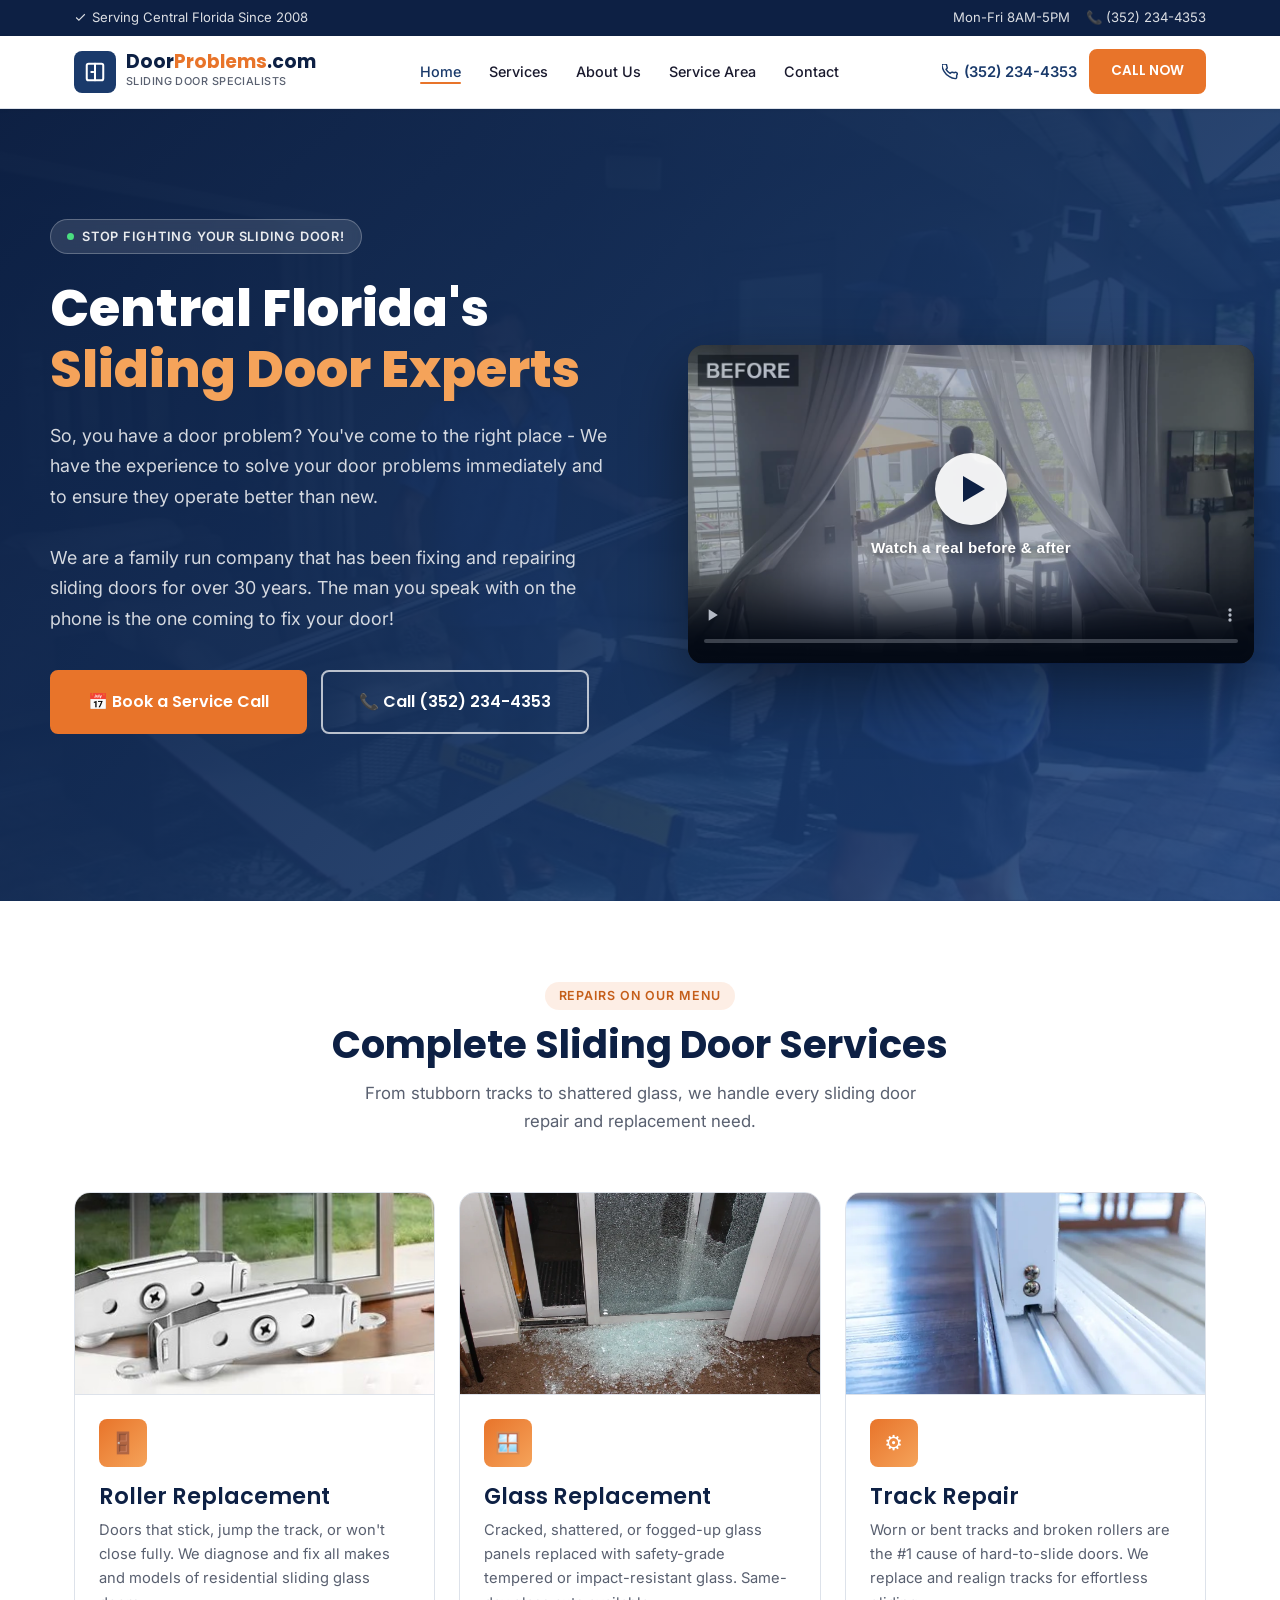
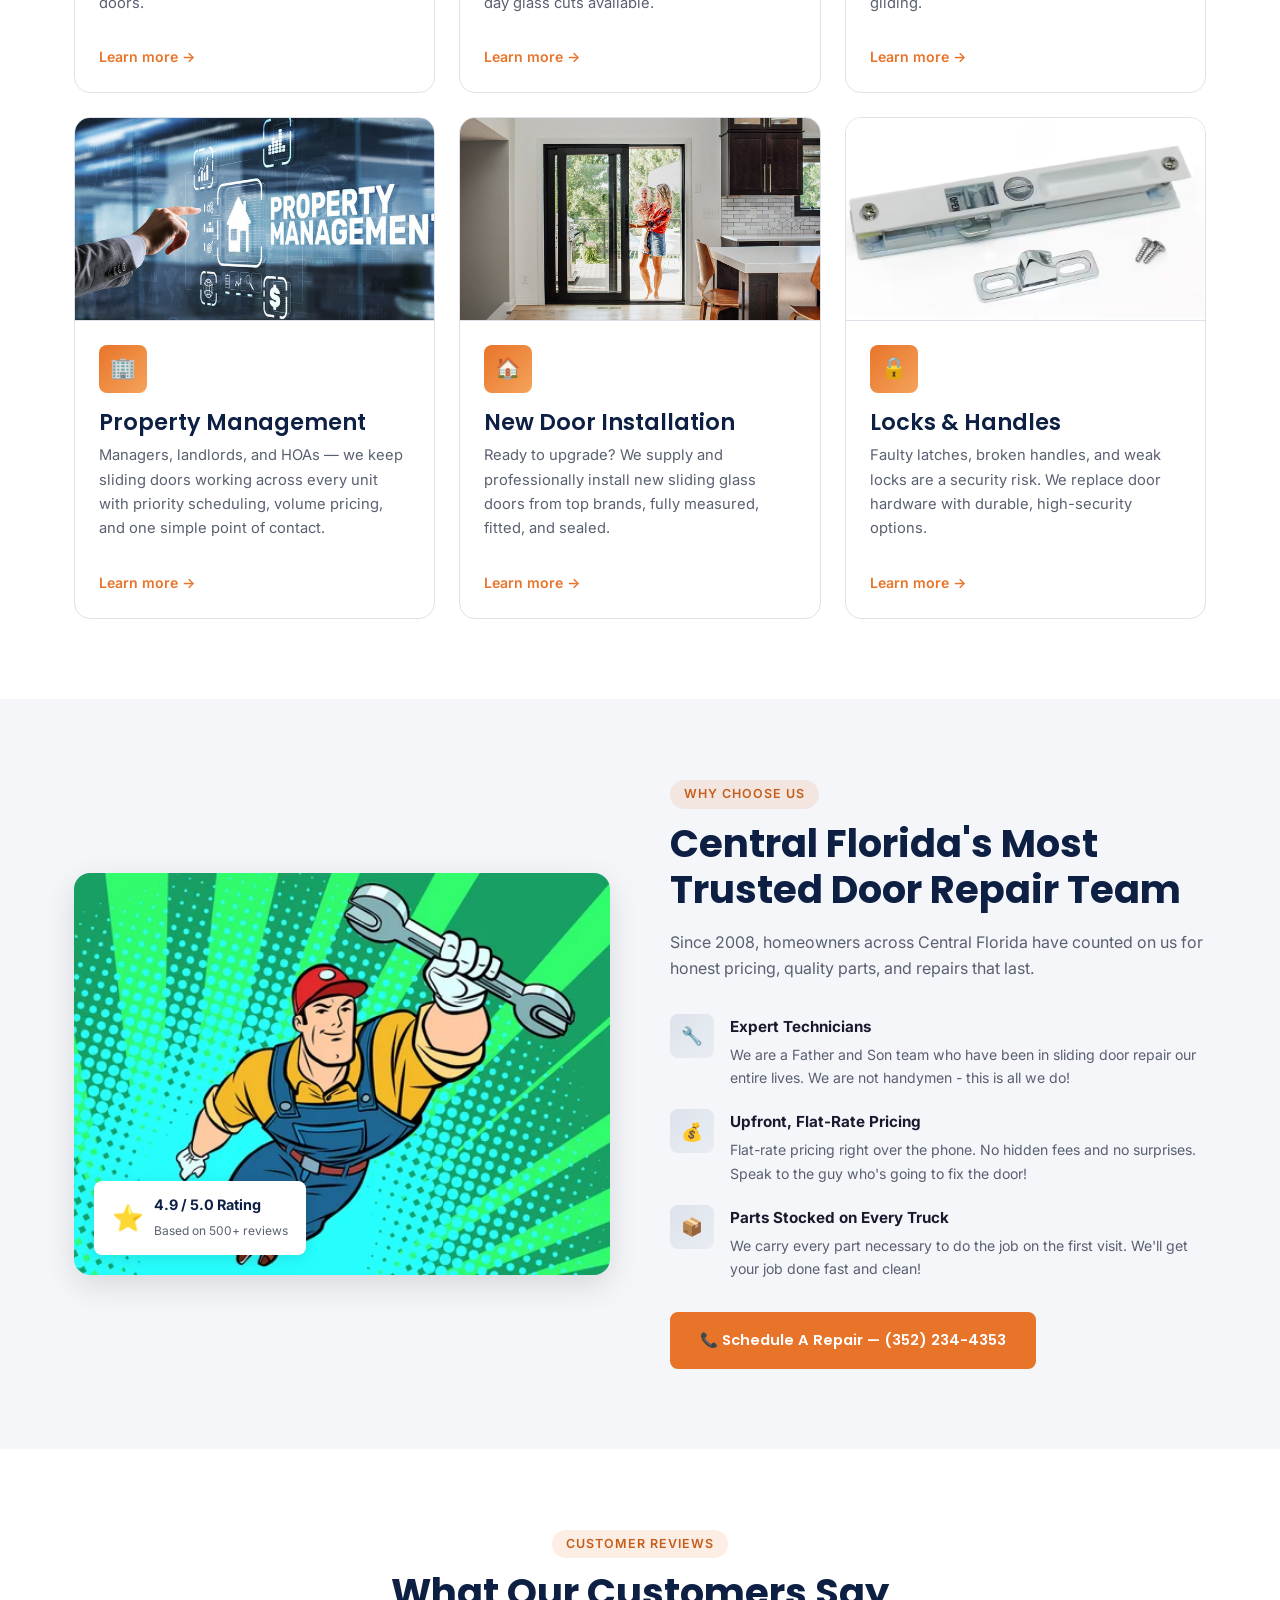
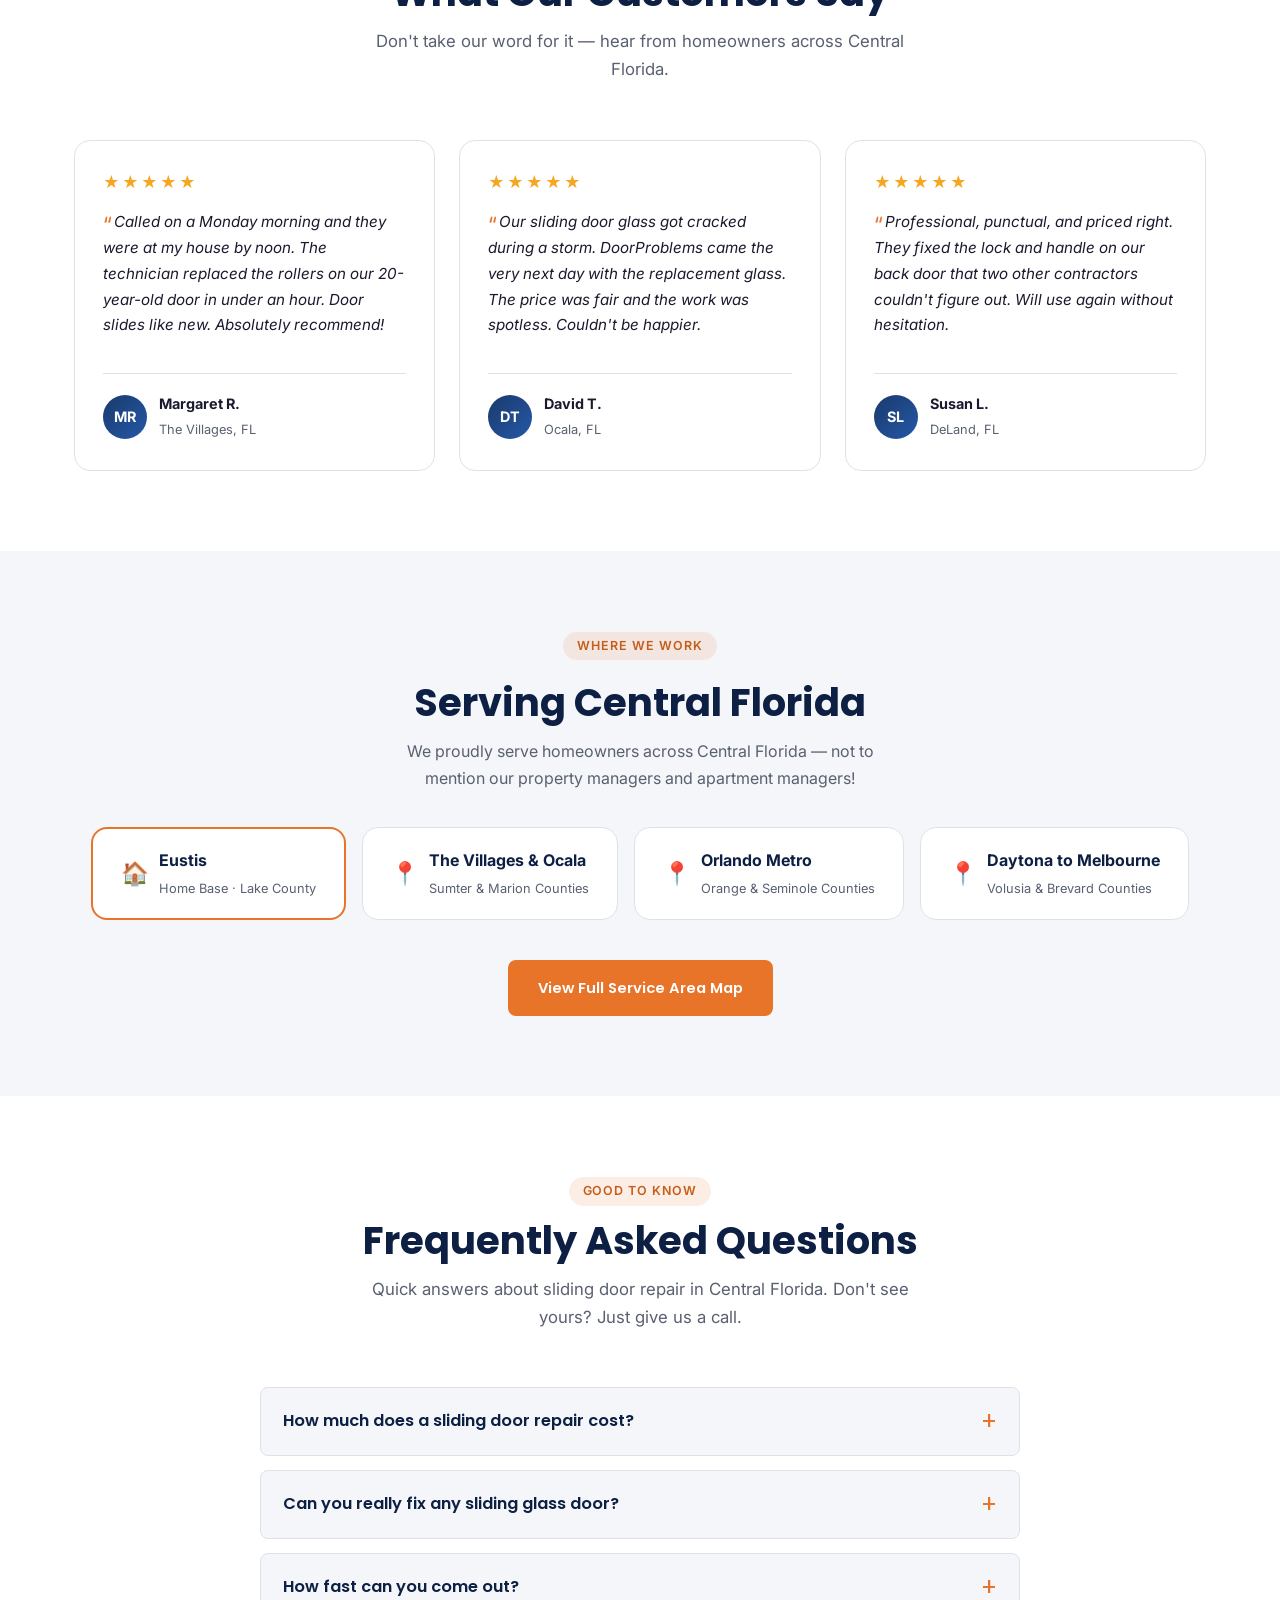
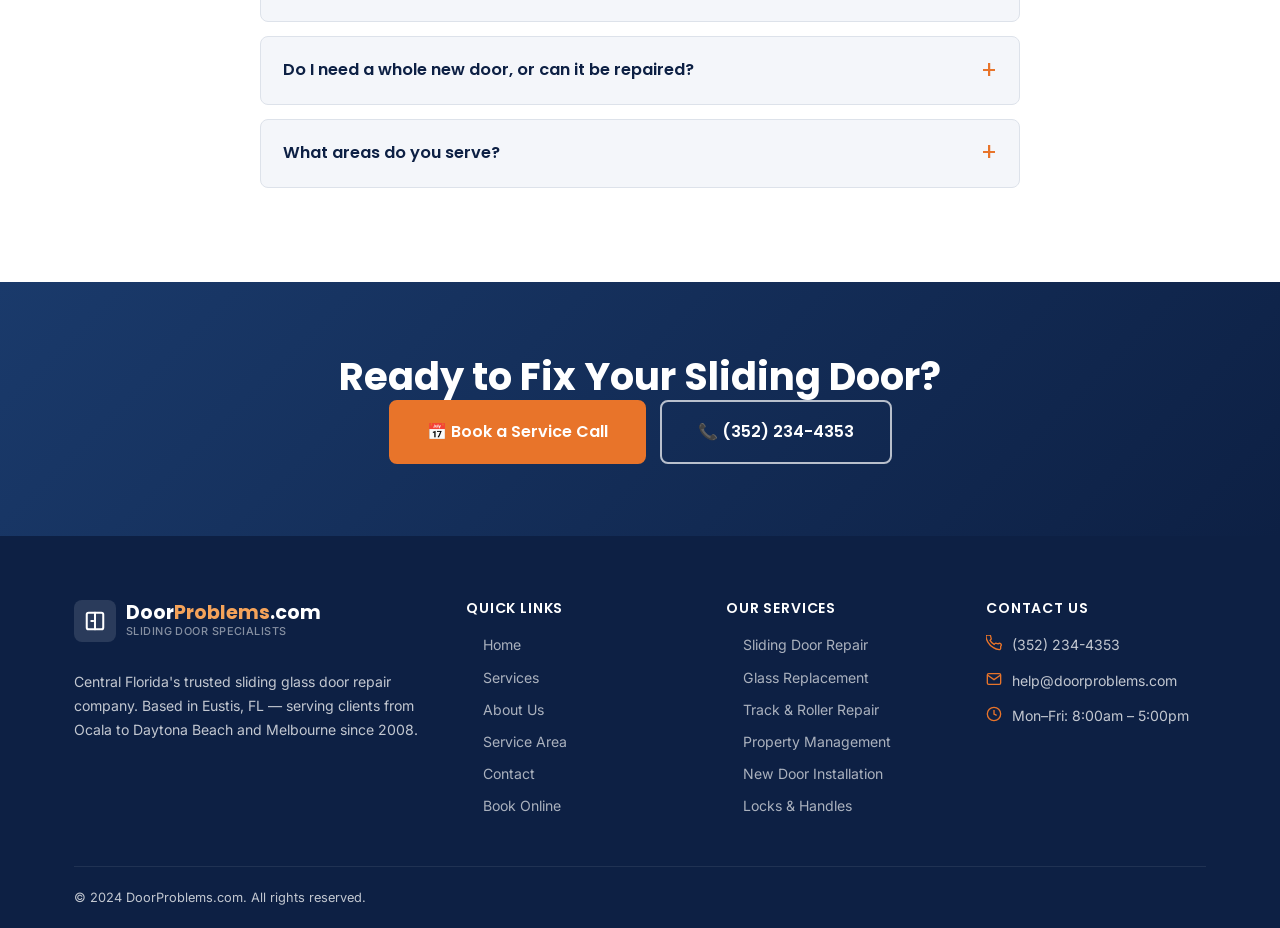
==== index.html @ ff2979e3 "Remove Testimonials from nav, footer, and sitemap Page stays in repo but is unlinked. Homepage keeps" ====
<!DOCTYPE html>
<html lang="en">
<head>
  <meta charset="UTF-8">
  <meta name="viewport" content="width=device-width, initial-scale=1.0">
  <meta name="description" content="DoorProblems.com — Central Florida's trusted sliding glass door repair experts. Based in Eustis, FL, serving from Ocala to Daytona Beach and Melbourne. Track & roller repair, glass replacement, and more. Call (352) 234-4353.">
  <meta name="keywords" content="sliding door repair, glass door repair, Eustis FL, Central Florida, The Villages, Ocala, Orlando, Daytona Beach, Melbourne, track roller repair">
  <meta property="og:title" content="DoorProblems.com | Sliding Glass Door Repair — Eustis & Central Florida">
  <meta property="og:description" content="Fast, professional sliding door repair for Central Florida homeowners. Based in Eustis, FL. Licensed & insured. Same-day appointments available.">
  <meta property="og:type" content="website">
  <meta property="og:url" content="https://doorproblems.com">
  <meta property="og:site_name" content="DoorProblems.com">
  <meta property="og:image" content="https://doorproblems.com/images/josh-chris-resized-01.jpg">
  <meta name="twitter:card" content="summary_large_image">
  <meta name="twitter:title" content="DoorProblems.com | Sliding Glass Door Repair — Eustis & Central Florida">
  <meta name="twitter:description" content="Fast, professional sliding door repair for Central Florida homeowners. Based in Eustis, FL. Licensed & insured. Same-day appointments available.">
  <meta name="twitter:image" content="https://doorproblems.com/images/josh-chris-resized-01.jpg">
  <meta name="theme-color" content="#0d2044">
  <title>DoorProblems.com | Sliding Glass Door Repair — Eustis, FL &amp; Central Florida</title>
  <link rel="canonical" href="https://doorproblems.com">
  <link rel="preconnect" href="https://fonts.googleapis.com">
  <link rel="preconnect" href="https://fonts.gstatic.com" crossorigin>
  <link href="https://fonts.googleapis.com/css2?family=Inter:wght@400;500;600&family=Poppins:wght@600;700;800&display=swap" rel="stylesheet">
  <link rel="stylesheet" href="css/styles.css">

  <!-- Structured data: LocalBusiness (service-area) + WebSite. Helps Google show
       the business in local results, the map pack, and rich snippets. -->
  <script type="application/ld+json">
  {
    "@context": "https://schema.org",
    "@graph": [
      {
        "@type": "LocalBusiness",
        "@id": "https://doorproblems.com/#business",
        "name": "DoorProblems.com",
        "alternateName": "Sliding Door Specialists",
        "url": "https://doorproblems.com/",
        "image": "https://doorproblems.com/images/josh-chris-resized-01.jpg",
        "description": "Family-run sliding glass door repair serving Central Florida since 2008 — roller and track repair, glass replacement, new door installation, locks and handles. Flat-rate pricing over the phone.",
        "telephone": "+13522344353",
        "email": "help@doorproblems.com",
        "foundingDate": "2008",
        "priceRange": "$$",
        "address": {
          "@type": "PostalAddress",
          "addressRegion": "FL",
          "addressCountry": "US"
        },
        "areaServed": [
          { "@type": "City", "name": "Eustis, FL" },
          { "@type": "City", "name": "The Villages, FL" },
          { "@type": "City", "name": "Ocala, FL" },
          { "@type": "City", "name": "Daytona Beach, FL" },
          { "@type": "City", "name": "Melbourne, FL" },
          { "@type": "City", "name": "Orlando, FL" },
          { "@type": "City", "name": "Kissimmee, FL" },
          { "@type": "City", "name": "Leesburg, FL" },
          { "@type": "AdministrativeArea", "name": "Central Florida" }
        ],
        "openingHoursSpecification": [
          {
            "@type": "OpeningHoursSpecification",
            "dayOfWeek": ["Monday", "Tuesday", "Wednesday", "Thursday", "Friday"],
            "opens": "08:00",
            "closes": "17:00"
          }
        ],
        "knowsAbout": [
          "Sliding glass door repair",
          "Door roller replacement",
          "Sliding door track repair",
          "Glass replacement",
          "Sliding door lock and handle repair",
          "New sliding door installation"
        ]
      },
      {
        "@type": "WebSite",
        "@id": "https://doorproblems.com/#website",
        "url": "https://doorproblems.com/",
        "name": "DoorProblems.com",
        "publisher": { "@id": "https://doorproblems.com/#business" }
      }
    ]
  }
  </script>

  <!-- FAQ structured data — mirrors the on-page FAQ so Google can show rich results. -->
  <script type="application/ld+json">
  {
    "@context": "https://schema.org",
    "@type": "FAQPage",
    "mainEntity": [
      {
        "@type": "Question",
        "name": "How much does a sliding door repair cost?",
        "acceptedAnswer": {
          "@type": "Answer",
          "text": "We give you flat-rate pricing right over the phone — no hidden fees, no surprises, and no upcharges once we arrive. Because we specialize only in sliding doors, we can usually quote your repair before we ever leave the shop. Call (352) 234-4353 and you'll speak directly with the person who's going to fix your door."
        }
      },
      {
        "@type": "Question",
        "name": "Can you really fix any sliding glass door?",
        "acceptedAnswer": {
          "@type": "Answer",
          "text": "Yes — we repair all makes and models of residential sliding glass doors. Rollers that stick or jump the track, worn or bent tracks, broken locks and handles, and cracked or fogged glass are everyday work for us. Most doors people assume need replacing just need the right parts and an expert touch."
        }
      },
      {
        "@type": "Question",
        "name": "How fast can you come out?",
        "acceptedAnswer": {
          "@type": "Answer",
          "text": "We carry every common part on the truck, so most repairs are finished in a single visit — often the same week you call. Reach us Monday–Friday, 8am–5pm at (352) 234-4353 and we'll get you on the schedule."
        }
      },
      {
        "@type": "Question",
        "name": "Do I need a whole new door, or can it be repaired?",
        "acceptedAnswer": {
          "@type": "Answer",
          "text": "In most cases, repair. Sticking and hard-to-slide doors are almost always a roller or track problem — not a reason to replace the entire door. We'll always tell you honestly when a repair makes sense and when a new door is the better value (we install those too)."
        }
      },
      {
        "@type": "Question",
        "name": "What areas do you serve?",
        "acceptedAnswer": {
          "@type": "Answer",
          "text": "We cover Central Florida, including The Villages, Ocala, DeLand, Deltona, Kissimmee, and the surrounding communities. We also keep sliding doors working for property managers, landlords, and HOAs across the region."
        }
      }
    ]
  }
  </script>
  <link rel="icon" href="data:image/svg+xml,<svg xmlns='http://www.w3.org/2000/svg' viewBox='0 0 100 100'><text y='.9em' font-size='90'>🚪</text></svg>">
</head>
<body>

  <!-- Top Bar -->
  <div class="top-bar">
    <div class="container">
      <div class="top-bar-left">
        <div class="top-bar-badge">
          <svg width="13" height="13" viewBox="0 0 24 24" fill="none" stroke="currentColor" stroke-width="2"><polyline points="20 6 9 17 4 12"/></svg>
          Serving Central Florida Since 2008
        </div>
      </div>
      <div class="top-bar-right">
        <span>Mon-Fri 8AM-5PM</span>
        <a href="tel:3522344353">📞 (352) 234-4353</a>
      </div>
    </div>
  </div>

  <!-- Navigation -->
  <nav class="nav">
    <div class="container nav-inner">
      <a href="index.html" class="nav-logo">
        <div class="nav-logo-icon">
          <svg width="22" height="22" viewBox="0 0 24 24" fill="none" stroke="currentColor" stroke-width="2.2" stroke-linecap="round" stroke-linejoin="round"><rect x="3" y="3" width="18" height="18" rx="2"/><line x1="12" y1="3" x2="12" y2="21"/><line x1="8" y1="12" x2="10" y2="12"/></svg>
        </div>
        <div>
          <div class="nav-logo-text">Door<span>Problems</span>.com</div>
          <div class="nav-logo-sub">Sliding Door Specialists</div>
        </div>
      </a>

      <ul class="nav-links">
        <li><a href="index.html" class="active">Home</a></li>
        <li><a href="services.html">Services</a></li>
        <li><a href="about.html">About Us</a></li>
        <li><a href="service-area.html">Service Area</a></li>
        <li><a href="contact.html">Contact</a></li>
      </ul>

      <div class="nav-cta">
        <a href="tel:3522344353" class="nav-phone">
          <svg width="16" height="16" viewBox="0 0 24 24" fill="none" stroke="currentColor" stroke-width="2.2"><path d="M22 16.92v3a2 2 0 01-2.18 2 19.79 19.79 0 01-8.63-3.07A19.5 19.5 0 013.07 11a19.79 19.79 0 01-3.07-8.67A2 2 0 012 .18h3a2 2 0 012 1.72c.127.96.361 1.903.7 2.81a2 2 0 01-.45 2.11L6.09 8.07a16 16 0 006.11 6.11l1.27-1.27a2 2 0 012.11-.45c.907.339 1.85.573 2.81.7A2 2 0 0122 16.92z"/></svg>
          (352) 234-4353
        </a>
        <a href="tel:3522344353" class="btn btn-primary btn-sm">CALL NOW</a>
      </div>

      <button class="hamburger" aria-label="Open menu" aria-expanded="false">
        <span></span><span></span><span></span>
      </button>
    </div>

    <!-- Mobile Menu -->
    <div class="mobile-menu">
      <a href="index.html">Home</a>
      <a href="services.html">Services</a>
      <a href="about.html">About Us</a>
      <a href="service-area.html">Service Area</a>
      <a href="contact.html">Contact</a>
      <a href="tel:3522344353" class="mobile-phone">
        <svg width="16" height="16" viewBox="0 0 24 24" fill="none" stroke="currentColor" stroke-width="2.2"><path d="M22 16.92v3a2 2 0 01-2.18 2 19.79 19.79 0 01-8.63-3.07A19.5 19.5 0 013.07 11a19.79 19.79 0 01-3.07-8.67A2 2 0 012 .18h3a2 2 0 012 1.72c.127.96.361 1.903.7 2.81a2 2 0 01-.45 2.11L6.09 8.07a16 16 0 006.11 6.11l1.27-1.27a2 2 0 012.11-.45c.907.339 1.85.573 2.81.7A2 2 0 0122 16.92z"/></svg>
        (352) 234-4353
      </a>
      <a href="tel:3522344353" class="mobile-book">📞 CALL NOW</a>
    </div>
  </nav>

  <!-- Hero -->
  <section class="hero">
    <img class="hero-bg" src="images/josh-chris-resized-01.jpg" alt="Sliding Door Specialists father and son team">
    <div class="hero-overlay"></div>
    <div class="container hero-content">

      <!-- Left col: text -->
      <div class="hero-text">
        <div class="hero-badge">
          <span class="hero-badge-dot"></span>
          STOP FIGHTING YOUR SLIDING DOOR!
        </div>
        <h1>Central Florida's<br><span class="highlight">Sliding Door Experts</span></h1>
        <p class="hero-sub">So, you have a door problem? You've come to the right place - We have the experience to solve your door problems immediately and to ensure they operate better than new.<br><br>We are a family run company that has been fixing and repairing sliding doors for over 30 years. The man you speak with on the phone is the one coming to fix your door!</p>
        <div class="hero-actions">
          <a href="contact.html#booking" class="btn btn-primary btn-lg">📅 Book a Service Call</a>
          <a href="tel:3522344353" class="btn btn-outline btn-lg">📞 Call (352) 234-4353</a>
        </div>
      </div>

      <!-- Right col: before/after video -->
      <div class="hero-video">
        <video id="heroVideo" class="hero-video-el" poster="video/door-repair-poster.jpg" preload="none" playsinline controls>
          <source src="video/door-repair-demo.mp4" type="video/mp4">
          Your browser doesn't support embedded video.
        </video>
        <button class="hero-video-overlay" id="heroVideoBtn" aria-label="Play before and after sliding door repair video">
          <span class="hero-video-btn"><span class="hero-video-tri"></span></span>
          <span class="hero-video-cap">Watch a real before &amp; after</span>
        </button>
      </div>

    </div>
  </section>

  <!-- Services Overview -->
  <section class="section">
    <div class="container">
      <div class="section-header">
        <span class="section-label">REPAIRS ON OUR MENU</span>
        <h2>Complete Sliding Door Services</h2>
        <p>From stubborn tracks to shattered glass, we handle every sliding door repair and replacement need.</p>
      </div>

      <div class="services-grid">

        <div class="service-card">
          <img class="service-card-img" src="images/rollerreplacement-03.jpg" alt="Roller replacement on a sliding glass door">
          <div class="service-card-body">
            <div class="service-card-icon">🚪</div>
            <h3>Roller Replacement</h3>
            <p>Doors that stick, jump the track, or won't close fully. We diagnose and fix all makes and models of residential sliding glass doors.</p>
            <a href="services.html#sliding-repair" class="service-card-link">Learn more →</a>
          </div>
        </div>

        <div class="service-card">
          <img class="service-card-img" src="images/brokenglass-02.webp" alt="Cracked sliding glass door panel needing replacement">
          <div class="service-card-body">
            <div class="service-card-icon">🪟</div>
            <h3>Glass Replacement</h3>
            <p>Cracked, shattered, or fogged-up glass panels replaced with safety-grade tempered or impact-resistant glass. Same-day glass cuts available.</p>
            <a href="services.html#glass" class="service-card-link">Learn more →</a>
          </div>
        </div>

        <div class="service-card">
          <img class="service-card-img" src="images/trackpicture-01.webp" alt="Worn sliding glass door track">
          <div class="service-card-body">
            <div class="service-card-icon">⚙️</div>
            <h3>Track Repair</h3>
            <p>Worn or bent tracks and broken rollers are the #1 cause of hard-to-slide doors. We replace and realign tracks for effortless gliding.</p>
            <a href="services.html#track-roller" class="service-card-link">Learn more →</a>
          </div>
        </div>

        <div class="service-card">
          <img class="service-card-img" src="images/propertymanagement-01.jpg" alt="Property management sliding door services">
          <div class="service-card-body">
            <div class="service-card-icon">🏢</div>
            <h3>Property Management</h3>
            <p>Managers, landlords, and HOAs — we keep sliding doors working across every unit with priority scheduling, volume pricing, and one simple point of contact.</p>
            <a href="services.html#property" class="service-card-link">Learn more →</a>
          </div>
        </div>

        <div class="service-card">
          <img class="service-card-img" src="images/doorinstall-01.jpg" alt="New sliding glass door installation">
          <div class="service-card-body">
            <div class="service-card-icon">🏠</div>
            <h3>New Door Installation</h3>
            <p>Ready to upgrade? We supply and professionally install new sliding glass doors from top brands, fully measured, fitted, and sealed.</p>
            <a href="services.html#installation" class="service-card-link">Learn more →</a>
          </div>
        </div>

        <div class="service-card">
          <img class="service-card-img" src="images/flushlock-02.avif" alt="Sliding glass door flush lock and handle">
          <div class="service-card-body">
            <div class="service-card-icon">🔒</div>
            <h3>Locks &amp; Handles</h3>
            <p>Faulty latches, broken handles, and weak locks are a security risk. We replace door hardware with durable, high-security options.</p>
            <a href="services.html#locks" class="service-card-link">Learn more →</a>
          </div>
        </div>

      </div>

    </div>
  </section>

  <!-- Why Choose Us -->
  <section class="section section-alt">
    <div class="container">
      <div class="why-grid">
        <div class="why-img-wrap">
          <img src="images/technician-01.webp" alt="Expert door repair technician">
          <div class="why-img-badge">
            <div class="why-img-badge-icon">⭐</div>
            <div>
              <strong>4.9 / 5.0 Rating</strong>
              <span>Based on 500+ reviews</span>
            </div>
          </div>
        </div>

        <div>
          <span class="section-label">Why Choose Us</span>
          <h2>Central Florida's Most Trusted Door Repair Team</h2>
          <p style="color:var(--text-light);margin:16px 0 8px;">Since 2008, homeowners across Central Florida have counted on us for honest pricing, quality parts, and repairs that last.</p>

          <div class="why-features">
            <div class="why-feature">
              <div class="why-feature-icon">🔧</div>
              <div class="why-feature-text">
                <strong>Expert Technicians</strong>
                <p>We are a Father and Son team who have been in sliding door repair our entire lives. We are not handymen - this is all we do!</p>
              </div>
            </div>
            <div class="why-feature">
              <div class="why-feature-icon">💰</div>
              <div class="why-feature-text">
                <strong>Upfront, Flat-Rate Pricing</strong>
                <p>Flat-rate pricing right over the phone. No hidden fees and no surprises. Speak to the guy who's going to fix the door!</p>
              </div>
            </div>
            <div class="why-feature">
              <div class="why-feature-icon">📦</div>
              <div class="why-feature-text">
                <strong>Parts Stocked on Every Truck</strong>
                <p>We carry every part necessary to do the job on the first visit. We'll get your job done fast and clean!</p>
              </div>
            </div>
          </div>

          <div style="margin-top:32px;display:flex;gap:14px;flex-wrap:wrap;">
            <a href="tel:3522344353" class="btn btn-primary">📞 Schedule A Repair — (352) 234-4353</a>
          </div>
        </div>
      </div>
    </div>
  </section>

  <!-- Testimonials Preview -->
  <section class="section">
    <div class="container">
      <div class="section-header">
        <span class="section-label">Customer Reviews</span>
        <h2>What Our Customers Say</h2>
        <p>Don't take our word for it — hear from homeowners across Central Florida.</p>
      </div>

      <div class="testimonials-grid">
        <div class="testimonial-card">
          <div class="stars">★★★★★</div>
          <p class="testimonial-quote">Called on a Monday morning and they were at my house by noon. The technician replaced the rollers on our 20-year-old door in under an hour. Door slides like new. Absolutely recommend!</p>
          <div class="testimonial-author">
            <div class="testimonial-avatar">MR</div>
            <div class="testimonial-author-info">
              <strong>Margaret R.</strong>
              <span>The Villages, FL</span>
            </div>
          </div>
        </div>

        <div class="testimonial-card">
          <div class="stars">★★★★★</div>
          <p class="testimonial-quote">Our sliding door glass got cracked during a storm. DoorProblems came the very next day with the replacement glass. The price was fair and the work was spotless. Couldn't be happier.</p>
          <div class="testimonial-author">
            <div class="testimonial-avatar">DT</div>
            <div class="testimonial-author-info">
              <strong>David T.</strong>
              <span>Ocala, FL</span>
            </div>
          </div>
        </div>

        <div class="testimonial-card">
          <div class="stars">★★★★★</div>
          <p class="testimonial-quote">Professional, punctual, and priced right. They fixed the lock and handle on our back door that two other contractors couldn't figure out. Will use again without hesitation.</p>
          <div class="testimonial-author">
            <div class="testimonial-avatar">SL</div>
            <div class="testimonial-author-info">
              <strong>Susan L.</strong>
              <span>DeLand, FL</span>
            </div>
          </div>
        </div>
      </div>

    </div>
  </section>

  <!-- Service Area Banner -->
  <section class="section section-alt">
    <div class="container" style="text-align:center;">
      <span class="section-label">Where We Work</span>
      <h2 style="margin-top:8px;">Serving Central Florida</h2>
      <p style="color:var(--text-light);max-width:520px;margin:12px auto 36px;">We proudly serve homeowners across Central Florida — not to mention our property managers and apartment managers!</p>

      <div style="display:flex;justify-content:center;gap:16px;flex-wrap:wrap;margin-bottom:40px;">
        <div style="background:white;border:2px solid var(--accent);border-radius:var(--radius-lg);padding:18px 28px;display:flex;align-items:center;gap:10px;">
          <span style="font-size:1.4rem;">🏠</span>
          <div style="text-align:left;">
            <strong style="display:block;color:var(--primary-dark);">Eustis</strong>
            <span style="font-size:.8rem;color:var(--text-light);">Home Base · Lake County</span>
          </div>
        </div>
        <div style="background:white;border:1px solid var(--border);border-radius:var(--radius-lg);padding:18px 28px;display:flex;align-items:center;gap:10px;">
          <span style="font-size:1.4rem;">📍</span>
          <div style="text-align:left;">
            <strong style="display:block;color:var(--primary-dark);">The Villages &amp; Ocala</strong>
            <span style="font-size:.8rem;color:var(--text-light);">Sumter &amp; Marion Counties</span>
          </div>
        </div>
        <div style="background:white;border:1px solid var(--border);border-radius:var(--radius-lg);padding:18px 28px;display:flex;align-items:center;gap:10px;">
          <span style="font-size:1.4rem;">📍</span>
          <div style="text-align:left;">
            <strong style="display:block;color:var(--primary-dark);">Orlando Metro</strong>
            <span style="font-size:.8rem;color:var(--text-light);">Orange &amp; Seminole Counties</span>
          </div>
        </div>
        <div style="background:white;border:1px solid var(--border);border-radius:var(--radius-lg);padding:18px 28px;display:flex;align-items:center;gap:10px;">
          <span style="font-size:1.4rem;">📍</span>
          <div style="text-align:left;">
            <strong style="display:block;color:var(--primary-dark);">Daytona to Melbourne</strong>
            <span style="font-size:.8rem;color:var(--text-light);">Volusia &amp; Brevard Counties</span>
          </div>
        </div>
      </div>

      <a href="service-area.html" class="btn btn-primary">View Full Service Area Map</a>
    </div>
  </section>

  <!-- FAQ -->
  <section class="section">
    <div class="container">
      <div class="section-header">
        <span class="section-label">Good to Know</span>
        <h2>Frequently Asked Questions</h2>
        <p>Quick answers about sliding door repair in Central Florida. Don't see yours? Just give us a call.</p>
      </div>

      <div class="faq">
        <details class="faq-item">
          <summary>How much does a sliding door repair cost?</summary>
          <div class="faq-answer">
            <p>We give you flat-rate pricing right over the phone — no hidden fees, no surprises, and no upcharges once we arrive. Because we specialize only in sliding doors, we can usually quote your repair before we ever leave the shop. Call <a href="tel:3522344353">(352) 234-4353</a> and you'll speak directly with the person who's going to fix your door.</p>
          </div>
        </details>

        <details class="faq-item">
          <summary>Can you really fix any sliding glass door?</summary>
          <div class="faq-answer">
            <p>Yes — we repair all makes and models of residential sliding glass doors. Rollers that stick or jump the track, worn or bent tracks, broken locks and handles, and cracked or fogged glass are everyday work for us. Most doors people assume need replacing just need the right parts and an expert touch.</p>
          </div>
        </details>

        <details class="faq-item">
          <summary>How fast can you come out?</summary>
          <div class="faq-answer">
            <p>We carry every common part on the truck, so most repairs are finished in a single visit — often the same week you call. Reach us Monday–Friday, 8am–5pm at <a href="tel:3522344353">(352) 234-4353</a> and we'll get you on the schedule.</p>
          </div>
        </details>

        <details class="faq-item">
          <summary>Do I need a whole new door, or can it be repaired?</summary>
          <div class="faq-answer">
            <p>In most cases, repair. Sticking and hard-to-slide doors are almost always a roller or track problem — not a reason to replace the entire door. We'll always tell you honestly when a repair makes sense and when a new door is the better value (we install those too).</p>
          </div>
        </details>

        <details class="faq-item">
          <summary>What areas do you serve?</summary>
          <div class="faq-answer">
            <p>We cover all of Central Florida from our Eustis, FL home base — The Villages, Ocala, Orlando, Daytona Beach, Melbourne, and everywhere in between. We also keep sliding doors working for property managers, landlords, and HOAs across the region.</p>
          </div>
        </details>
      </div>
    </div>
  </section>

  <!-- CTA Band -->
  <section class="cta-band">
    <div class="container">
      <h2>Ready to Fix Your Sliding Door?</h2>
      <div class="cta-band-actions">
        <a href="contact.html#booking" class="btn btn-primary btn-lg">📅 Book a Service Call</a>
        <a href="tel:3522344353" class="btn btn-outline btn-lg">📞 (352) 234-4353</a>
      </div>
    </div>
  </section>

  <!-- Footer -->
  <footer class="footer">
    <div class="container">
      <div class="footer-grid">
        <div class="footer-brand">
          <a href="index.html" class="nav-logo" style="margin-bottom:14px;display:inline-flex;">
            <div class="nav-logo-icon" style="background:rgba(255,255,255,.12);">
              <svg width="22" height="22" viewBox="0 0 24 24" fill="none" stroke="currentColor" stroke-width="2.2" stroke-linecap="round" stroke-linejoin="round"><rect x="3" y="3" width="18" height="18" rx="2"/><line x1="12" y1="3" x2="12" y2="21"/><line x1="8" y1="12" x2="10" y2="12"/></svg>
            </div>
            <div>
              <div class="nav-logo-text">Door<span>Problems</span>.com</div>
              <div class="nav-logo-sub" style="color:rgba(255,255,255,.5);">Sliding Door Specialists</div>
            </div>
          </a>
          <p>Central Florida's trusted sliding glass door repair company. Based in Eustis, FL — serving clients from Ocala to Daytona Beach and Melbourne since 2008.</p>
        </div>

        <div class="footer-col">
          <h4>Quick Links</h4>
          <ul>
            <li><a href="index.html">Home</a></li>
            <li><a href="services.html">Services</a></li>
            <li><a href="about.html">About Us</a></li>
            <li><a href="service-area.html">Service Area</a></li>
            <li><a href="contact.html">Contact</a></li>
            <li><a href="contact.html#booking">Book Online</a></li>
          </ul>
        </div>

        <div class="footer-col">
          <h4>Our Services</h4>
          <ul>
            <li><a href="services.html#sliding-repair">Sliding Door Repair</a></li>
            <li><a href="services.html#glass">Glass Replacement</a></li>
            <li><a href="services.html#track-roller">Track &amp; Roller Repair</a></li>
            <li><a href="services.html#property">Property Management</a></li>
            <li><a href="services.html#installation">New Door Installation</a></li>
            <li><a href="services.html#locks">Locks &amp; Handles</a></li>
          </ul>
        </div>

        <div class="footer-col">
          <h4>Contact Us</h4>
          <div class="footer-contact-item">
            <svg width="16" height="16" viewBox="0 0 24 24" fill="none" stroke="currentColor" stroke-width="2"><path d="M22 16.92v3a2 2 0 01-2.18 2 19.79 19.79 0 01-8.63-3.07A19.5 19.5 0 013.07 11a19.79 19.79 0 01-3.07-8.67A2 2 0 012 .18h3a2 2 0 012 1.72c.127.96.361 1.903.7 2.81a2 2 0 01-.45 2.11L6.09 8.07a16 16 0 006.11 6.11l1.27-1.27a2 2 0 012.11-.45c.907.339 1.85.573 2.81.7A2 2 0 0122 16.92z"/></svg>
            <div><a href="tel:3522344353">(352) 234-4353</a></div>
          </div>
          <div class="footer-contact-item">
            <svg width="16" height="16" viewBox="0 0 24 24" fill="none" stroke="currentColor" stroke-width="2"><path d="M4 4h16c1.1 0 2 .9 2 2v12c0 1.1-.9 2-2 2H4c-1.1 0-2-.9-2-2V6c0-1.1.9-2 2-2z"/><polyline points="22,6 12,13 2,6"/></svg>
            <div><a href="mailto:help@doorproblems.com">help@doorproblems.com</a></div>
          </div>
          <div class="footer-contact-item">
            <svg width="16" height="16" viewBox="0 0 24 24" fill="none" stroke="currentColor" stroke-width="2"><circle cx="12" cy="12" r="10"/><polyline points="12 6 12 12 16 14"/></svg>
            <div><span>Mon–Fri: 8:00am – 5:00pm</span></div>
          </div>
        </div>
      </div>

      <div class="footer-bottom">
        <span>© 2024 DoorProblems.com. All rights reserved.</span>
      </div>
    </div>
  </footer>

  <!-- Sticky Mobile Call Bar -->
  <div class="sticky-call-bar">
    <a href="tel:3522344353" class="sticky-call">📞 Call Now</a>
    <a href="contact.html#booking" class="sticky-book">📅 Book Online</a>
  </div>

  <script src="js/main.js"></script>
</body>
</html>
---- css/styles.css ----
/* ============================================================
   DoorProblems.com — Main Stylesheet
   Color palette: Navy primary, Orange accent, clean neutrals
   ============================================================ */

/* ── Reset & Base ─────────────────────────────────────────── */
*, *::before, *::after { box-sizing: border-box; margin: 0; padding: 0; }

:root {
  --primary:       #1a3a6b;
  --primary-dark:  #0d2044;
  --primary-light: #2558a8;
  --accent:        #e8742a;
  --accent-light:  #f5a35a;
  --accent-dark:   #c55e1a;
  --bg:            #f4f6fa;
  --bg-alt:        #ffffff;
  --text:          #1a1a2e;
  --text-light:    #596070;
  --border:        #dde2ea;
  --white:         #ffffff;
  --shadow-sm:     0 1px 4px rgba(0,0,0,.07);
  --shadow-md:     0 4px 16px rgba(0,0,0,.1);
  --shadow-lg:     0 10px 32px rgba(0,0,0,.12);
  --radius:        8px;
  --radius-lg:     16px;
  --ease:          .25s ease;
  --sans:          'Inter', system-ui, sans-serif;
  --heading:       'Poppins', var(--sans);
  --max-w:         1180px;
}

html { scroll-behavior: smooth; overflow-x: hidden; }
body { overflow-x: hidden; }

body {
  font-family: var(--sans);
  font-size: 16px;
  line-height: 1.65;
  color: var(--text);
  background: var(--bg-alt);
}

img { max-width: 100%; height: auto; display: block; }
a { color: inherit; text-decoration: none; }
ul { list-style: none; }

/* ── Typography ───────────────────────────────────────────── */
h1,h2,h3,h4 {
  font-family: var(--heading);
  line-height: 1.2;
  color: var(--primary-dark);
}
h1 { font-size: clamp(2rem, 5vw, 3.2rem); font-weight: 800; }
h2 { font-size: clamp(1.6rem, 3.5vw, 2.4rem); font-weight: 700; }
h3 { font-size: clamp(1.15rem, 2.5vw, 1.4rem); font-weight: 600; }
h4 { font-size: 1rem; font-weight: 600; }

p { margin-bottom: .9rem; }
p:last-child { margin-bottom: 0; }

/* ── Utilities ────────────────────────────────────────────── */
.container  { max-width: var(--max-w); margin: 0 auto; padding: 0 24px; }
.section    { padding: 80px 0; }
.section-alt { background: var(--bg); }

.section-label {
  display: inline-block;
  background: rgba(232,116,42,.12);
  color: var(--accent-dark);
  font-size: .78rem;
  font-weight: 600;
  letter-spacing: .08em;
  text-transform: uppercase;
  padding: 4px 14px;
  border-radius: 99px;
  margin-bottom: 12px;
}

.section-header { text-align: center; margin-bottom: 56px; }
.section-header p {
  max-width: 580px;
  margin: 12px auto 0;
  color: var(--text-light);
  font-size: 1.05rem;
}

.btn {
  display: inline-flex;
  align-items: center;
  gap: 8px;
  padding: 14px 28px;
  border-radius: var(--radius);
  font-family: var(--heading);
  font-size: .92rem;
  font-weight: 600;
  cursor: pointer;
  border: 2px solid transparent;
  transition: all var(--ease);
  white-space: nowrap;
}
.btn-primary {
  background: var(--accent);
  color: var(--white);
  border-color: var(--accent);
}
.btn-primary:hover { background: var(--accent-dark); border-color: var(--accent-dark); transform: translateY(-1px); box-shadow: var(--shadow-md); }
.btn-outline {
  background: transparent;
  color: var(--white);
  border-color: rgba(255,255,255,.7);
}
.btn-outline:hover { background: rgba(255,255,255,.15); border-color: var(--white); }
.btn-secondary {
  background: var(--white);
  color: var(--primary);
  border-color: var(--border);
}
.btn-secondary:hover { border-color: var(--primary); background: var(--bg); transform: translateY(-1px); }
.btn-lg { padding: 17px 36px; font-size: 1rem; }
.btn-sm { padding: 9px 20px; font-size: .85rem; }

/* ── Top Bar ──────────────────────────────────────────────── */
.top-bar {
  background: var(--primary-dark);
  color: rgba(255,255,255,.85);
  font-size: .82rem;
  padding: 7px 0;
}
.top-bar .container {
  display: flex;
  justify-content: space-between;
  align-items: center;
  gap: 16px;
  flex-wrap: wrap;
}
.top-bar a { color: rgba(255,255,255,.85); transition: color var(--ease); }
.top-bar a:hover { color: var(--accent-light); }
.top-bar-left { display: flex; gap: 20px; align-items: center; }
.top-bar-right { display: flex; gap: 16px; align-items: center; }
.top-bar-badge {
  display: flex;
  align-items: center;
  gap: 5px;
}
.top-bar-badge svg { flex-shrink: 0; }

/* ── Navigation ───────────────────────────────────────────── */
.nav {
  position: sticky;
  top: 0;
  z-index: 900;
  background: var(--white);
  border-bottom: 1px solid var(--border);
  box-shadow: var(--shadow-sm);
}
.nav-inner {
  display: flex;
  align-items: center;
  justify-content: space-between;
  height: 72px;
  gap: 24px;
}

/* Logo */
.nav-logo {
  display: flex;
  align-items: center;
  gap: 10px;
  flex-shrink: 0;
}
.nav-logo-icon {
  width: 42px;
  height: 42px;
  background: var(--primary);
  border-radius: var(--radius);
  display: flex;
  align-items: center;
  justify-content: center;
  color: var(--white);
}
.nav-logo-text {
  font-family: var(--heading);
  font-size: 1.18rem;
  font-weight: 700;
  color: var(--primary-dark);
  line-height: 1.1;
}
.nav-logo-text span { color: var(--accent); }
.nav-logo-sub {
  font-family: var(--sans);
  font-size: .68rem;
  font-weight: 500;
  color: var(--text-light);
  letter-spacing: .04em;
  text-transform: uppercase;
}

/* Nav links */
.nav-links {
  display: flex;
  align-items: center;
  gap: 4px;
  flex: 1;
  justify-content: center;
}
.nav-links a {
  font-size: .9rem;
  font-weight: 500;
  color: var(--text);
  padding: 8px 12px;
  border-radius: var(--radius);
  transition: all var(--ease);
  position: relative;
}
.nav-links a::after {
  content: '';
  position: absolute;
  bottom: 4px;
  left: 12px;
  right: 12px;
  height: 2px;
  background: var(--accent);
  border-radius: 2px;
  transform: scaleX(0);
  transition: transform var(--ease);
}
.nav-links a:hover, .nav-links a.active { color: var(--primary); }
.nav-links a:hover::after, .nav-links a.active::after { transform: scaleX(1); }

.nav-cta {
  display: flex;
  align-items: center;
  gap: 12px;
  flex-shrink: 0;
}
.nav-phone {
  font-weight: 600;
  color: var(--primary);
  font-size: .92rem;
  display: flex;
  align-items: center;
  gap: 6px;
}
.nav-phone:hover { color: var(--accent); }

/* Hamburger */
.hamburger {
  display: none;
  flex-direction: column;
  justify-content: center;
  gap: 5px;
  width: 40px;
  height: 40px;
  background: none;
  border: 1px solid var(--border);
  border-radius: var(--radius);
  cursor: pointer;
  padding: 8px;
  transition: all var(--ease);
}
.hamburger:hover { border-color: var(--primary); }
.hamburger span {
  display: block;
  height: 2px;
  background: var(--primary-dark);
  border-radius: 2px;
  transition: all var(--ease);
}
.hamburger.open span:nth-child(1) { transform: translateY(7px) rotate(45deg); }
.hamburger.open span:nth-child(2) { opacity: 0; }
.hamburger.open span:nth-child(3) { transform: translateY(-7px) rotate(-45deg); }

/* Mobile drawer */
.mobile-menu {
  display: none;
  flex-direction: column;
  background: var(--white);
  border-top: 1px solid var(--border);
  padding: 16px 24px 24px;
  gap: 4px;
  box-shadow: var(--shadow-md);
}
.mobile-menu.open { display: flex; }
.mobile-menu a {
  padding: 12px 16px;
  border-radius: var(--radius);
  font-weight: 500;
  color: var(--text);
  transition: background var(--ease);
}
.mobile-menu a:hover { background: var(--bg); color: var(--primary); }
.mobile-menu .mobile-book {
  margin-top: 12px;
  background: var(--accent);
  color: var(--white);
  text-align: center;
  font-weight: 600;
  border-radius: var(--radius);
  padding: 14px;
}
.mobile-menu .mobile-phone {
  display: flex;
  align-items: center;
  justify-content: center;
  gap: 8px;
  margin-top: 8px;
  padding: 12px;
  border: 2px solid var(--primary);
  border-radius: var(--radius);
  color: var(--primary);
  font-weight: 600;
  text-align: center;
}

/* ── Hero ─────────────────────────────────────────────────── */
.hero {
  position: relative;
  min-height: 88vh;
  display: flex;
  align-items: center;
  overflow: hidden;
  background: var(--primary-dark);
}
.hero-bg {
  position: absolute;
  inset: 0;
  object-fit: cover;
  width: 100%;
  height: 100%;
  opacity: .28;
}
.hero-overlay {
  position: absolute;
  inset: 0;
  background: linear-gradient(135deg, rgba(13,32,68,.92) 0%, rgba(26,58,107,.75) 60%, rgba(37,88,168,.5) 100%);
}
.hero-content {
  position: relative;
  z-index: 2;
  padding: 80px 0;
  display: flex;
  align-items: center;
  gap: 48px;
}

/* Left text column */
.hero-text {
  flex: 0 0 50%;
  max-width: 50%;
}

/* Right video column */
.hero-video {
  flex: 0 0 calc(50% - 24px);
  max-width: calc(50% - 24px);
  border-radius: var(--radius-lg);
  overflow: hidden;
  box-shadow: 0 24px 64px rgba(0,0,0,.45);
  position: relative;
  aspect-ratio: 16 / 9;
  background: #0d2044;
}

.hero-video-el {
  width: 100%;
  height: 100%;
  display: block;
  object-fit: cover;
}

.hero-video-overlay {
  position: absolute;
  inset: 0;
  display: flex;
  flex-direction: column;
  align-items: center;
  justify-content: center;
  gap: 14px;
  background: rgba(13,32,68,.30);
  border: none;
  cursor: pointer;
  transition: background .2s;
}
.hero-video-overlay:hover { background: rgba(13,32,68,.12); }
.hero-video-overlay.is-hidden { display: none; }

.hero-video-btn {
  width: 72px;
  height: 72px;
  border-radius: 50%;
  background: rgba(255,255,255,.92);
  display: flex;
  align-items: center;
  justify-content: center;
  box-shadow: 0 6px 20px rgba(0,0,0,.35);
}
.hero-video-tri {
  width: 0;
  height: 0;
  border-style: solid;
  border-width: 13px 0 13px 22px;
  border-color: transparent transparent transparent #0d2044;
  margin-left: 5px;
}
.hero-video-cap {
  color: #fff;
  font-weight: 600;
  font-size: .95rem;
  text-shadow: 0 2px 8px rgba(0,0,0,.6);
  letter-spacing: .3px;
}
.hero-badge {
  display: inline-flex;
  align-items: center;
  gap: 8px;
  background: rgba(255,255,255,.12);
  border: 1px solid rgba(255,255,255,.25);
  color: rgba(255,255,255,.9);
  font-size: .8rem;
  font-weight: 600;
  letter-spacing: .06em;
  text-transform: uppercase;
  padding: 6px 16px;
  border-radius: 99px;
  margin-bottom: 24px;
  backdrop-filter: blur(6px);
}
.hero-badge-dot {
  width: 7px;
  height: 7px;
  background: #4ade80;
  border-radius: 50%;
  animation: pulse-dot 2s infinite;
}
@keyframes pulse-dot {
  0%,100% { opacity: 1; transform: scale(1); }
  50% { opacity: .6; transform: scale(1.4); }
}
.hero h1 {
  color: var(--white);
  margin-bottom: 20px;
  max-width: 680px;
}
.hero h1 .highlight { color: var(--accent-light); }
.hero-sub {
  color: rgba(255,255,255,.82);
  font-size: 1.12rem;
  max-width: 560px;
  margin-bottom: 36px;
  line-height: 1.7;
}
.hero-actions { display: flex; gap: 14px; flex-wrap: wrap; margin-bottom: 56px; }
.hero-stats {
  display: flex;
  gap: 40px;
  flex-wrap: wrap;
}
.hero-stat {
  display: flex;
  flex-direction: column;
}
.hero-stat-num {
  font-family: var(--heading);
  font-size: 2rem;
  font-weight: 800;
  color: var(--white);
  line-height: 1;
}
.hero-stat-label {
  font-size: .8rem;
  color: rgba(255,255,255,.65);
  margin-top: 4px;
  text-transform: uppercase;
  letter-spacing: .06em;
}

/* ── Trust Badges ─────────────────────────────────────────── */
.trust-strip {
  background: var(--primary);
  padding: 20px 0;
}
.trust-strip-inner {
  display: flex;
  align-items: center;
  justify-content: center;
  gap: 0;
  flex-wrap: wrap;
}
.trust-badge {
  display: flex;
  align-items: center;
  gap: 10px;
  color: var(--white);
  padding: 12px 28px;
  border-right: 1px solid rgba(255,255,255,.15);
}
.trust-badge:last-child { border-right: none; }
.trust-badge-icon {
  width: 36px;
  height: 36px;
  background: rgba(255,255,255,.12);
  border-radius: 50%;
  display: flex;
  align-items: center;
  justify-content: center;
  flex-shrink: 0;
  font-size: 1rem;
}
.trust-badge-text strong {
  display: block;
  font-size: .88rem;
  font-weight: 700;
}
.trust-badge-text span {
  font-size: .74rem;
  color: rgba(255,255,255,.65);
}

/* ── Service Cards ────────────────────────────────────────── */
.services-grid {
  display: grid;
  grid-template-columns: repeat(auto-fill, minmax(300px, 1fr));
  gap: 24px;
}
.service-card {
  background: var(--white);
  border: 1px solid var(--border);
  border-radius: var(--radius-lg);
  overflow: hidden;
  transition: all var(--ease);
  display: flex;
  flex-direction: column;
}
.service-card:hover {
  transform: translateY(-4px);
  box-shadow: var(--shadow-lg);
  border-color: transparent;
}
.service-card-img {
  width: 100%;
  aspect-ratio: 16/9;
  object-fit: cover;
  background: linear-gradient(135deg, var(--primary) 0%, var(--primary-light) 100%);
  border-bottom: 1px solid var(--border);
}
.service-card-img-placeholder {
  width: 100%;
  aspect-ratio: 16/9;
  display: flex;
  align-items: center;
  justify-content: center;
  font-size: 3rem;
}
.service-card-body { padding: 24px; flex: 1; display: flex; flex-direction: column; }
.service-card-icon {
  width: 48px;
  height: 48px;
  background: linear-gradient(135deg, var(--accent), var(--accent-light));
  border-radius: var(--radius);
  display: flex;
  align-items: center;
  justify-content: center;
  color: var(--white);
  font-size: 1.3rem;
  margin-bottom: 16px;
  flex-shrink: 0;
}
.service-card h3 { margin-bottom: 8px; }
.service-card p { color: var(--text-light); font-size: .92rem; flex: 1; }
.service-card-link {
  display: inline-flex;
  align-items: center;
  gap: 6px;
  color: var(--accent);
  font-weight: 600;
  font-size: .88rem;
  margin-top: 16px;
  transition: gap var(--ease);
}
.service-card-link:hover { gap: 10px; }

/* ── Why Choose Us ────────────────────────────────────────── */
.why-grid {
  display: grid;
  grid-template-columns: 1fr 1fr;
  gap: 60px;
  align-items: center;
}
.why-img-wrap {
  position: relative;
  border-radius: var(--radius-lg);
  overflow: hidden;
  box-shadow: var(--shadow-lg);
}
.why-img-wrap img {
  width: 100%;
  aspect-ratio: 4/3;
  object-fit: cover;
}
.why-img-badge {
  position: absolute;
  bottom: 20px;
  left: 20px;
  background: var(--white);
  border-radius: var(--radius);
  padding: 12px 18px;
  box-shadow: var(--shadow-md);
  display: flex;
  align-items: center;
  gap: 10px;
}
.why-img-badge-icon { font-size: 1.6rem; }
.why-img-badge strong { display: block; font-size: .9rem; color: var(--primary-dark); }
.why-img-badge span { font-size: .75rem; color: var(--text-light); }
.why-features { display: flex; flex-direction: column; gap: 20px; margin-top: 32px; }
.why-feature {
  display: flex;
  gap: 16px;
  align-items: flex-start;
}
.why-feature-icon {
  width: 44px;
  height: 44px;
  background: linear-gradient(135deg, rgba(26,58,107,.1), rgba(26,58,107,.05));
  border-radius: var(--radius);
  display: flex;
  align-items: center;
  justify-content: center;
  color: var(--primary);
  font-size: 1.1rem;
  flex-shrink: 0;
}
.why-feature-text strong { display: block; margin-bottom: 4px; font-size: .95rem; }
.why-feature-text p { font-size: .88rem; color: var(--text-light); margin: 0; }

/* ── Testimonials ─────────────────────────────────────────── */
.testimonials-grid {
  display: grid;
  grid-template-columns: repeat(auto-fill, minmax(300px, 1fr));
  gap: 24px;
}
.testimonial-card {
  background: var(--white);
  border: 1px solid var(--border);
  border-radius: var(--radius-lg);
  padding: 28px;
  transition: all var(--ease);
  display: flex;
  flex-direction: column;
}
.testimonial-card:hover { transform: translateY(-3px); box-shadow: var(--shadow-md); }
.stars { color: #f5a623; font-size: 1rem; letter-spacing: 2px; margin-bottom: 14px; }
.testimonial-quote { font-size: .95rem; color: var(--text); line-height: 1.7; flex: 1; font-style: italic; }
.testimonial-quote::before { content: '\201C'; font-size: 1.4rem; color: var(--accent); font-style: normal; margin-right: 2px; line-height: 0; vertical-align: -6px; }
.testimonial-author {
  display: flex;
  align-items: center;
  gap: 12px;
  margin-top: 20px;
  padding-top: 18px;
  border-top: 1px solid var(--border);
}
.testimonial-avatar {
  width: 44px;
  height: 44px;
  border-radius: 50%;
  object-fit: cover;
  background: linear-gradient(135deg, var(--primary), var(--primary-light));
  display: flex;
  align-items: center;
  justify-content: center;
  color: var(--white);
  font-weight: 700;
  font-size: .9rem;
  flex-shrink: 0;
  overflow: hidden;
}
.testimonial-author-info strong { display: block; font-size: .9rem; }
.testimonial-author-info span { font-size: .8rem; color: var(--text-light); }

/* ── CTA Band ─────────────────────────────────────────────── */
.cta-band {
  background: linear-gradient(135deg, var(--primary) 0%, var(--primary-dark) 100%);
  padding: 72px 0;
  text-align: center;
}
.cta-band h2 { color: var(--white); }
.cta-band p { color: rgba(255,255,255,.75); font-size: 1.05rem; max-width: 520px; margin: 16px auto 36px; }
.cta-band-actions { display: flex; justify-content: center; gap: 14px; flex-wrap: wrap; }

/* ── Service Detail (services page) ─────────────────────── */
.service-detail { padding: 56px 0; border-bottom: 1px solid var(--border); }
.service-detail:last-child { border-bottom: none; }
.service-detail-inner {
  display: grid;
  grid-template-columns: 1fr 1fr;
  gap: 60px;
  align-items: center;
}
.service-detail-inner.reverse { direction: rtl; }
.service-detail-inner.reverse > * { direction: ltr; }
.service-detail-img {
  border-radius: var(--radius-lg);
  overflow: hidden;
  box-shadow: var(--shadow-md);
}
.service-detail-img img {
  width: 100%;
  aspect-ratio: 4/3;
  object-fit: cover;
}
.service-detail-tag {
  display: inline-flex;
  align-items: center;
  gap: 8px;
  background: rgba(232,116,42,.1);
  color: var(--accent-dark);
  font-size: .78rem;
  font-weight: 600;
  text-transform: uppercase;
  letter-spacing: .08em;
  padding: 5px 14px;
  border-radius: 99px;
  margin-bottom: 14px;
}
.service-detail h2 { margin-bottom: 16px; }
.service-detail p { color: var(--text-light); margin-bottom: 20px; }
.service-checklist { display: flex; flex-direction: column; gap: 10px; margin-bottom: 28px; }
.service-checklist li {
  display: flex;
  align-items: center;
  gap: 10px;
  font-size: .9rem;
}
.service-checklist li::before {
  content: '';
  width: 20px;
  height: 20px;
  background: rgba(232,116,42,.12);
  border-radius: 50%;
  flex-shrink: 0;
  background-image: url("data:image/svg+xml,%3Csvg xmlns='http://www.w3.org/2000/svg' viewBox='0 0 20 20'%3E%3Cpath fill='%23e8742a' d='M16.7 5.3a1 1 0 010 1.4l-7.7 7.7a1 1 0 01-1.4 0L4.3 11a1 1 0 011.4-1.4l2.6 2.6 7-7a1 1 0 011.4 0z'/%3E%3C/svg%3E");
  background-size: contain;
  background-repeat: no-repeat;
}

/* ── About Page ───────────────────────────────────────────── */
.about-hero {
  background: linear-gradient(135deg, var(--primary-dark) 0%, var(--primary) 100%);
  padding: 100px 0 80px;
  color: var(--white);
  text-align: center;
}
.about-hero h1 { color: var(--white); margin-bottom: 16px; }
.about-hero p { color: rgba(255,255,255,.8); font-size: 1.05rem; max-width: 560px; margin: 0 auto; }

.values-grid {
  display: grid;
  grid-template-columns: repeat(auto-fill, minmax(220px, 1fr));
  gap: 24px;
}
.value-card {
  background: var(--white);
  border: 1px solid var(--border);
  border-radius: var(--radius-lg);
  padding: 28px 24px;
  text-align: center;
  transition: all var(--ease);
}
.value-card:hover { transform: translateY(-4px); box-shadow: var(--shadow-md); border-color: transparent; }
.value-card-icon {
  width: 56px;
  height: 56px;
  background: linear-gradient(135deg, var(--primary), var(--primary-light));
  border-radius: var(--radius);
  display: flex;
  align-items: center;
  justify-content: center;
  color: var(--white);
  font-size: 1.4rem;
  margin: 0 auto 16px;
}
.value-card h3 { font-size: 1rem; margin-bottom: 8px; }
.value-card p { font-size: .85rem; color: var(--text-light); margin: 0; }

.team-grid {
  display: grid;
  grid-template-columns: repeat(auto-fill, minmax(240px, 1fr));
  gap: 24px;
}
.team-card {
  background: var(--white);
  border: 1px solid var(--border);
  border-radius: var(--radius-lg);
  overflow: hidden;
  text-align: center;
  transition: all var(--ease);
}
.team-card:hover { transform: translateY(-4px); box-shadow: var(--shadow-md); }
.team-card-img {
  width: 100%;
  aspect-ratio: 3/4;
  object-fit: cover;
  background: linear-gradient(160deg, var(--primary) 0%, var(--primary-light) 100%);
}
.team-card-body { padding: 20px; }
.team-card h3 { font-size: 1rem; margin-bottom: 4px; }
.team-card-role { font-size: .82rem; color: var(--accent); font-weight: 600; }
.team-card-bio { font-size: .84rem; color: var(--text-light); margin-top: 10px; margin-bottom: 0; }

/* ── Service Area Page ────────────────────────────────────── */
.map-section {
  background: var(--bg);
  padding: 80px 0;
}
.map-wrap {
  border-radius: var(--radius-lg);
  overflow: hidden;
  box-shadow: var(--shadow-lg);
  aspect-ratio: 16/7;
  background: var(--border);
}
.map-wrap iframe {
  width: 100%;
  height: 100%;
  border: none;
}
.areas-grid {
  display: grid;
  grid-template-columns: repeat(auto-fill, minmax(260px, 1fr));
  gap: 20px;
  margin-top: 48px;
}
.area-card {
  background: var(--white);
  border: 1px solid var(--border);
  border-radius: var(--radius-lg);
  padding: 24px;
  transition: all var(--ease);
  display: flex;
  gap: 16px;
  align-items: flex-start;
}
.area-card:hover { border-color: var(--primary-light); box-shadow: var(--shadow-md); }
.area-card-icon {
  width: 44px;
  height: 44px;
  background: var(--bg);
  border-radius: var(--radius);
  display: flex;
  align-items: center;
  justify-content: center;
  font-size: 1.2rem;
  flex-shrink: 0;
}
.area-card h3 { font-size: .95rem; margin-bottom: 4px; }
.area-card p { font-size: .82rem; color: var(--text-light); margin: 0; }

/* ── Contact & Booking Form ───────────────────────────────── */
.contact-grid {
  display: grid;
  grid-template-columns: 1fr 1.6fr;
  gap: 48px;
  align-items: start;
}
.contact-info-card {
  background: var(--white);
  border: 1px solid var(--border);
  border-radius: var(--radius-lg);
  padding: 32px;
}
.contact-info-card h3 { margin-bottom: 24px; }
.contact-info-items { display: flex; flex-direction: column; gap: 20px; }
.contact-info-item {
  display: flex;
  gap: 14px;
  align-items: flex-start;
}
.contact-info-item-icon {
  width: 40px;
  height: 40px;
  background: rgba(26,58,107,.08);
  border-radius: var(--radius);
  display: flex;
  align-items: center;
  justify-content: center;
  color: var(--primary);
  font-size: 1rem;
  flex-shrink: 0;
}
.contact-info-item strong { display: block; font-size: .88rem; margin-bottom: 2px; }
.contact-info-item a { color: var(--accent); font-size: .92rem; }
.contact-info-item span { color: var(--text-light); font-size: .88rem; }
.hours-table { width: 100%; font-size: .88rem; }
.hours-table td { padding: 3px 0; }
.hours-table td:last-child { text-align: right; color: var(--primary); font-weight: 500; }

/* Forms */
.form-card {
  background: var(--white);
  border: 1px solid var(--border);
  border-radius: var(--radius-lg);
  padding: 36px;
}
.form-card h2 { margin-bottom: 8px; font-size: 1.6rem; }
.form-card > p { color: var(--text-light); margin-bottom: 28px; }

.form-grid { display: grid; grid-template-columns: 1fr 1fr; gap: 16px; }
.form-group { display: flex; flex-direction: column; gap: 6px; }
.form-group.full-width { grid-column: 1/-1; }
.form-group label {
  font-size: .85rem;
  font-weight: 600;
  color: var(--text);
}
.form-group label .req { color: var(--accent); margin-left: 2px; }
.form-group input,
.form-group select,
.form-group textarea {
  padding: 11px 14px;
  border: 1.5px solid var(--border);
  border-radius: var(--radius);
  font-family: var(--sans);
  font-size: .92rem;
  color: var(--text);
  background: var(--white);
  transition: border-color var(--ease), box-shadow var(--ease);
  outline: none;
}
.form-group input:focus,
.form-group select:focus,
.form-group textarea:focus {
  border-color: var(--primary-light);
  box-shadow: 0 0 0 3px rgba(26,58,107,.08);
}
.form-group input::placeholder,
.form-group textarea::placeholder { color: #aab1bc; }
.form-group textarea { resize: vertical; min-height: 110px; }
.form-group select { appearance: none; background-image: url("data:image/svg+xml,%3Csvg xmlns='http://www.w3.org/2000/svg' viewBox='0 0 16 16'%3E%3Cpath fill='%23596070' d='M8 11L2 5h12z'/%3E%3C/svg%3E"); background-repeat: no-repeat; background-position: right 12px center; padding-right: 36px; }

.form-submit { margin-top: 8px; }
.form-note { font-size: .8rem; color: var(--text-light); margin-top: 12px; }

.success-message {
  display: none;
  background: #ecfdf5;
  border: 1px solid #6ee7b7;
  border-radius: var(--radius-lg);
  padding: 32px;
  text-align: center;
  margin-top: 20px;
}
.success-message.show { display: block; }
.success-icon { font-size: 2.5rem; margin-bottom: 12px; }
.success-message h3 { color: #065f46; margin-bottom: 8px; }
.success-message p { color: #047857; margin: 0; }

/* ── Page Hero (inner pages) ──────────────────────────────── */
.page-hero {
  background: linear-gradient(135deg, var(--primary-dark) 0%, var(--primary) 100%);
  padding: 72px 0 64px;
  color: var(--white);
}
.page-hero h1 { color: var(--white); margin-bottom: 12px; }
.page-hero p { color: rgba(255,255,255,.78); font-size: 1.05rem; max-width: 560px; }
.breadcrumb {
  display: flex;
  gap: 8px;
  align-items: center;
  font-size: .82rem;
  color: rgba(255,255,255,.6);
  margin-bottom: 16px;
}
.breadcrumb a { color: rgba(255,255,255,.7); }
.breadcrumb a:hover { color: var(--white); }
.breadcrumb-sep { color: rgba(255,255,255,.35); }

/* ── Footer ───────────────────────────────────────────────── */
.footer {
  background: var(--primary-dark);
  color: rgba(255,255,255,.75);
  padding: 64px 0 0;
}
.footer-grid {
  display: grid;
  grid-template-columns: 1.6fr 1fr 1fr 1fr;
  gap: 40px;
  padding-bottom: 48px;
  border-bottom: 1px solid rgba(255,255,255,.08);
}
.footer-brand .nav-logo-text { color: var(--white); font-size: 1.2rem; }
.footer-brand .nav-logo-text span { color: var(--accent-light); }
.footer-brand p { font-size: .88rem; margin-top: 14px; line-height: 1.7; }
.footer-social { display: flex; gap: 10px; margin-top: 20px; }
.footer-social a {
  width: 36px;
  height: 36px;
  background: rgba(255,255,255,.08);
  border-radius: var(--radius);
  display: flex;
  align-items: center;
  justify-content: center;
  color: rgba(255,255,255,.7);
  font-size: .85rem;
  transition: all var(--ease);
  text-decoration: none;
}
.footer-social a:hover { background: var(--accent); color: var(--white); }
.footer-col h4 {
  color: var(--white);
  font-size: .88rem;
  font-weight: 600;
  text-transform: uppercase;
  letter-spacing: .06em;
  margin-bottom: 16px;
}
.footer-col ul { display: flex; flex-direction: column; gap: 9px; }
.footer-col ul a {
  font-size: .88rem;
  color: rgba(255,255,255,.65);
  transition: color var(--ease);
  display: flex;
  align-items: center;
  gap: 6px;
}
.footer-col ul a::before { content: '→'; font-size: .7rem; color: var(--accent); opacity: 0; transition: opacity var(--ease); }
.footer-col ul a:hover { color: var(--white); }
.footer-col ul a:hover::before { opacity: 1; }
.footer-contact-item {
  display: flex;
  gap: 10px;
  align-items: flex-start;
  margin-bottom: 12px;
  font-size: .88rem;
}
.footer-contact-item svg { margin-top: 2px; flex-shrink: 0; color: var(--accent); }
.footer-contact-item a { color: rgba(255,255,255,.75); }
.footer-contact-item a:hover { color: var(--white); }
.footer-bottom {
  padding: 20px 0;
  display: flex;
  justify-content: space-between;
  align-items: center;
  flex-wrap: wrap;
  gap: 12px;
  font-size: .8rem;
}
.footer-bottom-links {
  display: flex;
  gap: 20px;
}
.footer-bottom-links a { color: rgba(255,255,255,.55); }
.footer-bottom-links a:hover { color: rgba(255,255,255,.85); }

/* ── Sticky Phone Bar (mobile) ────────────────────────────── */
.sticky-call-bar {
  display: none;
  position: fixed;
  bottom: 0;
  left: 0;
  right: 0;
  z-index: 800;
  background: var(--primary);
  padding: 12px 24px;
  gap: 10px;
}
.sticky-call-bar a {
  flex: 1;
  text-align: center;
  padding: 12px;
  border-radius: var(--radius);
  font-weight: 600;
  font-size: .92rem;
}
.sticky-call-bar .sticky-call { background: var(--accent); color: var(--white); }
.sticky-call-bar .sticky-book { background: rgba(255,255,255,.15); color: var(--white); border: 1px solid rgba(255,255,255,.25); }

/* ── Page Specific ────────────────────────────────────────── */
.page-content-section { padding: 72px 0; }

/* Testimonials page full layout */
.testimonials-filter {
  display: flex;
  gap: 8px;
  flex-wrap: wrap;
  margin-bottom: 40px;
}
.filter-btn {
  padding: 8px 18px;
  border: 1.5px solid var(--border);
  border-radius: 99px;
  font-size: .85rem;
  font-weight: 500;
  cursor: pointer;
  background: var(--white);
  color: var(--text-light);
  transition: all var(--ease);
}
.filter-btn.active, .filter-btn:hover {
  border-color: var(--primary);
  color: var(--primary);
  background: rgba(26,58,107,.05);
}

/* Rating summary block */
.rating-summary {
  display: flex;
  align-items: center;
  gap: 40px;
  background: var(--white);
  border: 1px solid var(--border);
  border-radius: var(--radius-lg);
  padding: 32px 40px;
  margin-bottom: 48px;
  flex-wrap: wrap;
}
.rating-big-num {
  font-family: var(--heading);
  font-size: 4rem;
  font-weight: 800;
  color: var(--primary-dark);
  line-height: 1;
}
.rating-stars-big { color: #f5a623; font-size: 1.4rem; letter-spacing: 4px; margin-top: 4px; }
.rating-label { font-size: .88rem; color: var(--text-light); margin-top: 4px; }
.rating-bars { flex: 1; min-width: 200px; }
.rating-bar-row { display: flex; align-items: center; gap: 10px; font-size: .82rem; margin-bottom: 6px; }
.rating-bar-track { flex: 1; height: 6px; background: var(--border); border-radius: 3px; }
.rating-bar-fill { height: 100%; background: #f5a623; border-radius: 3px; }
.rating-bar-count { color: var(--text-light); min-width: 24px; text-align: right; }
.rating-platforms { display: flex; gap: 24px; flex-wrap: wrap; }
.rating-platform { display: flex; align-items: center; gap: 8px; }
.platform-icon { width: 28px; height: 28px; }
.platform-name { font-size: .85rem; font-weight: 600; }
.platform-score { font-size: .85rem; color: var(--text-light); }

/* ── FAQ ──────────────────────────────────────────────────── */
.faq { max-width: 760px; margin: 0 auto; }
.faq-item {
  background: var(--bg);
  border: 1px solid var(--border);
  border-radius: var(--radius);
  margin-bottom: 14px;
}
.faq-item summary {
  list-style: none;
  cursor: pointer;
  position: relative;
  padding: 20px 56px 20px 22px;
  font-family: var(--heading);
  font-weight: 600;
  font-size: 1.02rem;
  color: var(--primary-dark);
}
.faq-item summary::-webkit-details-marker { display: none; }
.faq-item summary::after {
  content: "+";
  position: absolute;
  right: 22px;
  top: 50%;
  transform: translateY(-50%);
  font-size: 1.5rem;
  font-weight: 400;
  line-height: 1;
  color: var(--accent);
}
.faq-item[open] summary::after { content: "−"; }
.faq-item summary:hover { color: var(--accent-dark); }
.faq-answer { padding: 0 22px 22px; color: var(--text-light); line-height: 1.7; }
.faq-answer p { margin-bottom: .8rem; }
.faq-answer a { color: var(--accent-dark); font-weight: 600; }

/* ── Responsive ───────────────────────────────────────────── */
@media (max-width: 1024px) {
  .why-grid { grid-template-columns: minmax(0, 1fr); gap: 40px; }
  .why-img-wrap { order: -1; }
  .service-detail-inner { grid-template-columns: 1fr; gap: 32px; }
  .service-detail-inner.reverse { direction: ltr; }
  .contact-grid { grid-template-columns: 1fr; }
  .footer-grid { grid-template-columns: 1fr 1fr; }
}

@media (max-width: 768px) {
  .section { padding: 56px 0; }
  .btn { white-space: normal; text-align: center; }
  .nav-links { display: none; }
  .nav-cta { display: none; }
  .hamburger { display: flex; }
  .hero { min-height: auto; }
  .hero-content { flex-direction: column; gap: 32px; }
  .hero-text { flex: 0 0 100%; max-width: 100%; }
  .hero-video { flex: 0 0 100%; max-width: 100%; }
  .trust-badge { border-right: none; border-bottom: 1px solid rgba(255,255,255,.15); padding: 10px 20px; width: 50%; justify-content: center; }
  .trust-badge:nth-child(3), .trust-badge:nth-child(4) { border-bottom: none; }
  .form-grid { grid-template-columns: 1fr; }
  .footer-grid { grid-template-columns: 1fr; gap: 28px; }
  .footer-bottom { flex-direction: column; text-align: center; }
  .sticky-call-bar { display: flex; }
  body { padding-bottom: 68px; }
  .top-bar .top-bar-left { display: none; }
}

@media (max-width: 480px) {
  .container { padding: 0 20px; }
  .hero-actions { flex-direction: column; }
  .hero-stats { gap: 24px; }
  .trust-badge { width: 100%; }
  .rating-summary { flex-direction: column; gap: 24px; }
  .rating-platforms { flex-direction: column; gap: 12px; }
  .form-card { padding: 24px 20px; }
}
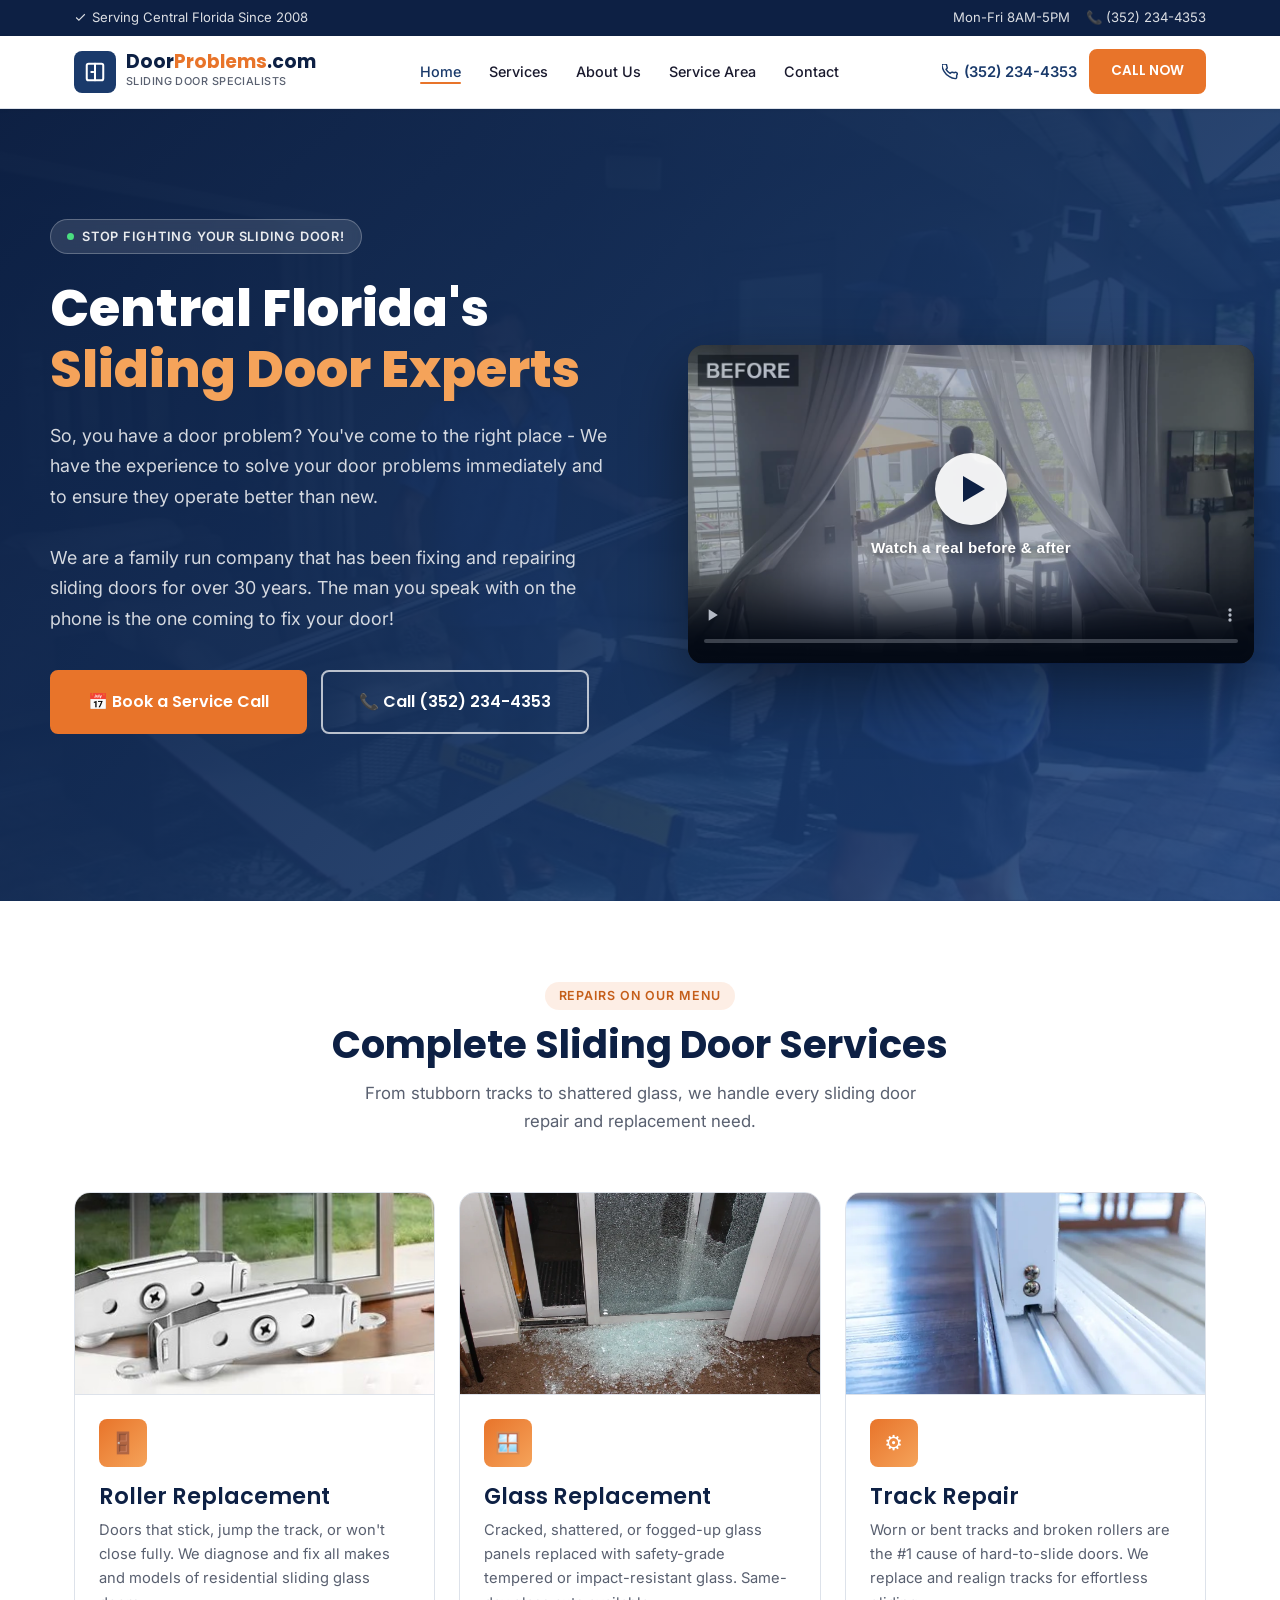
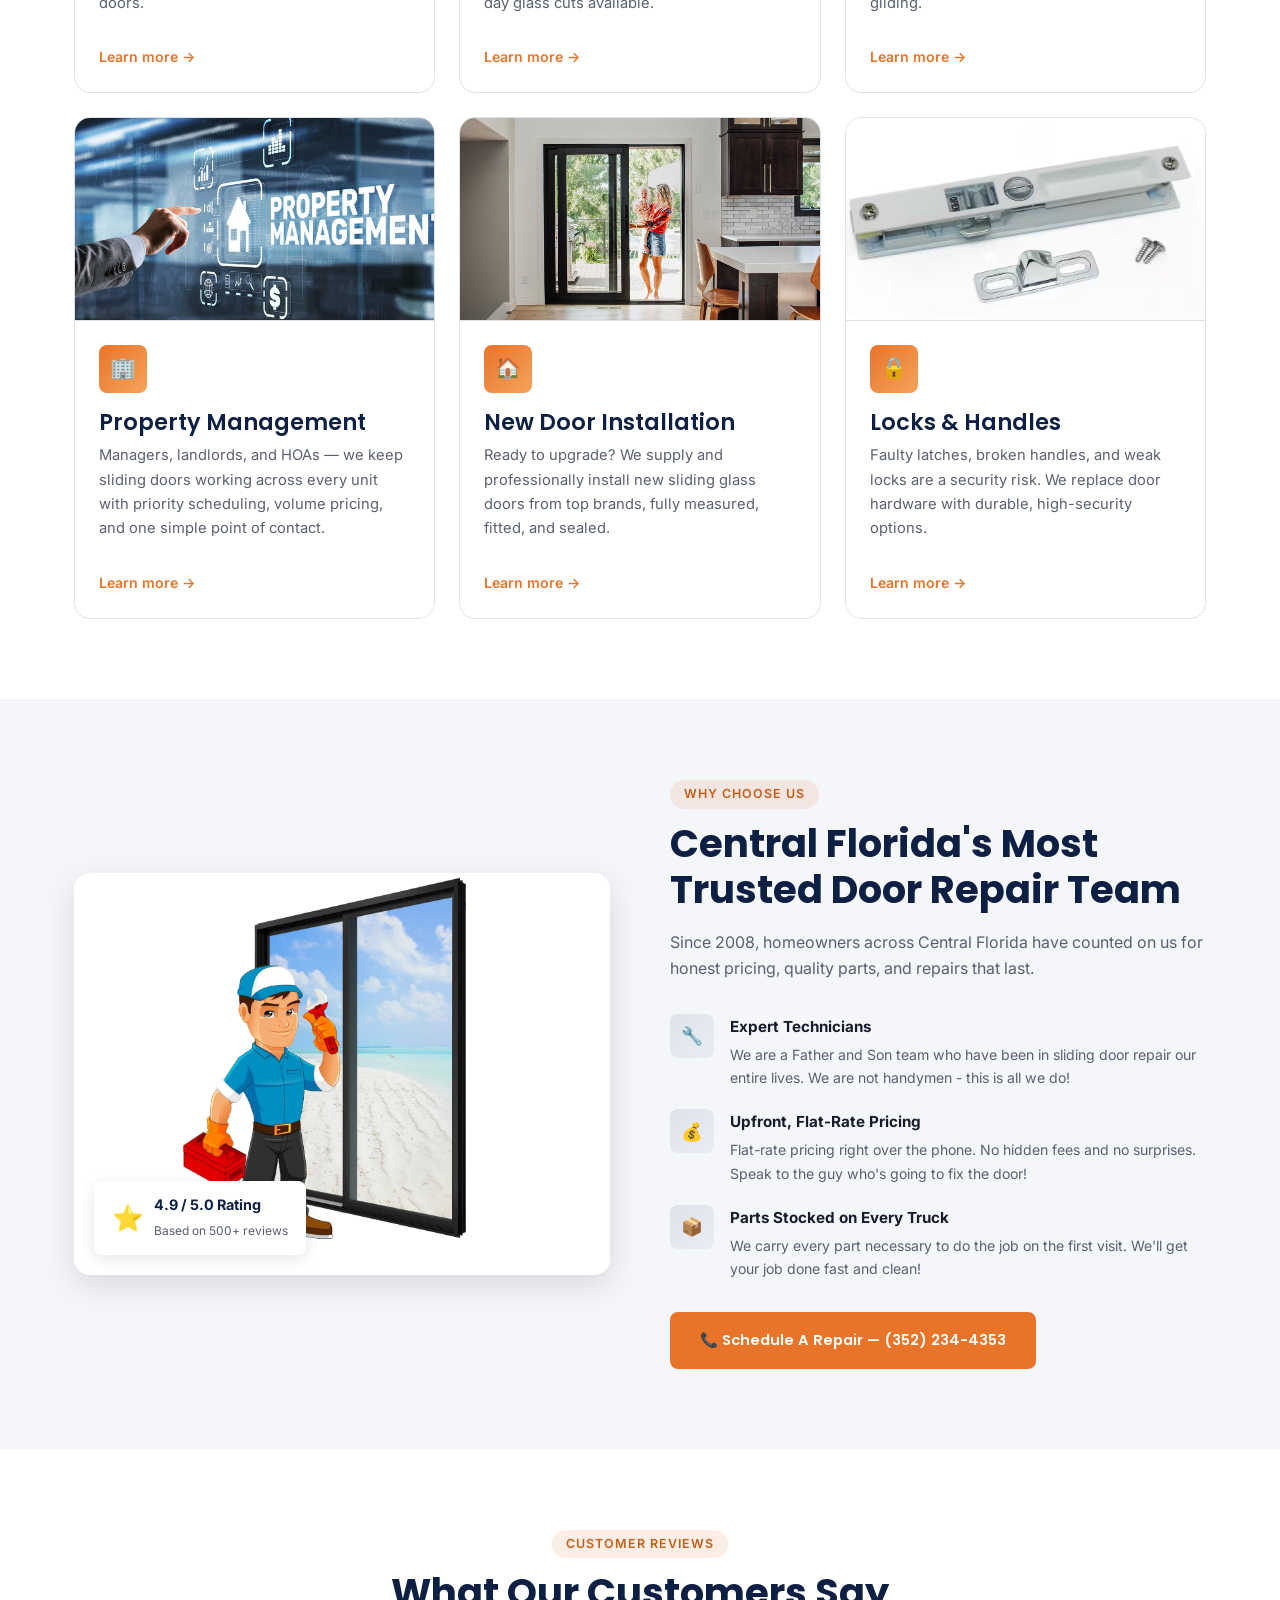
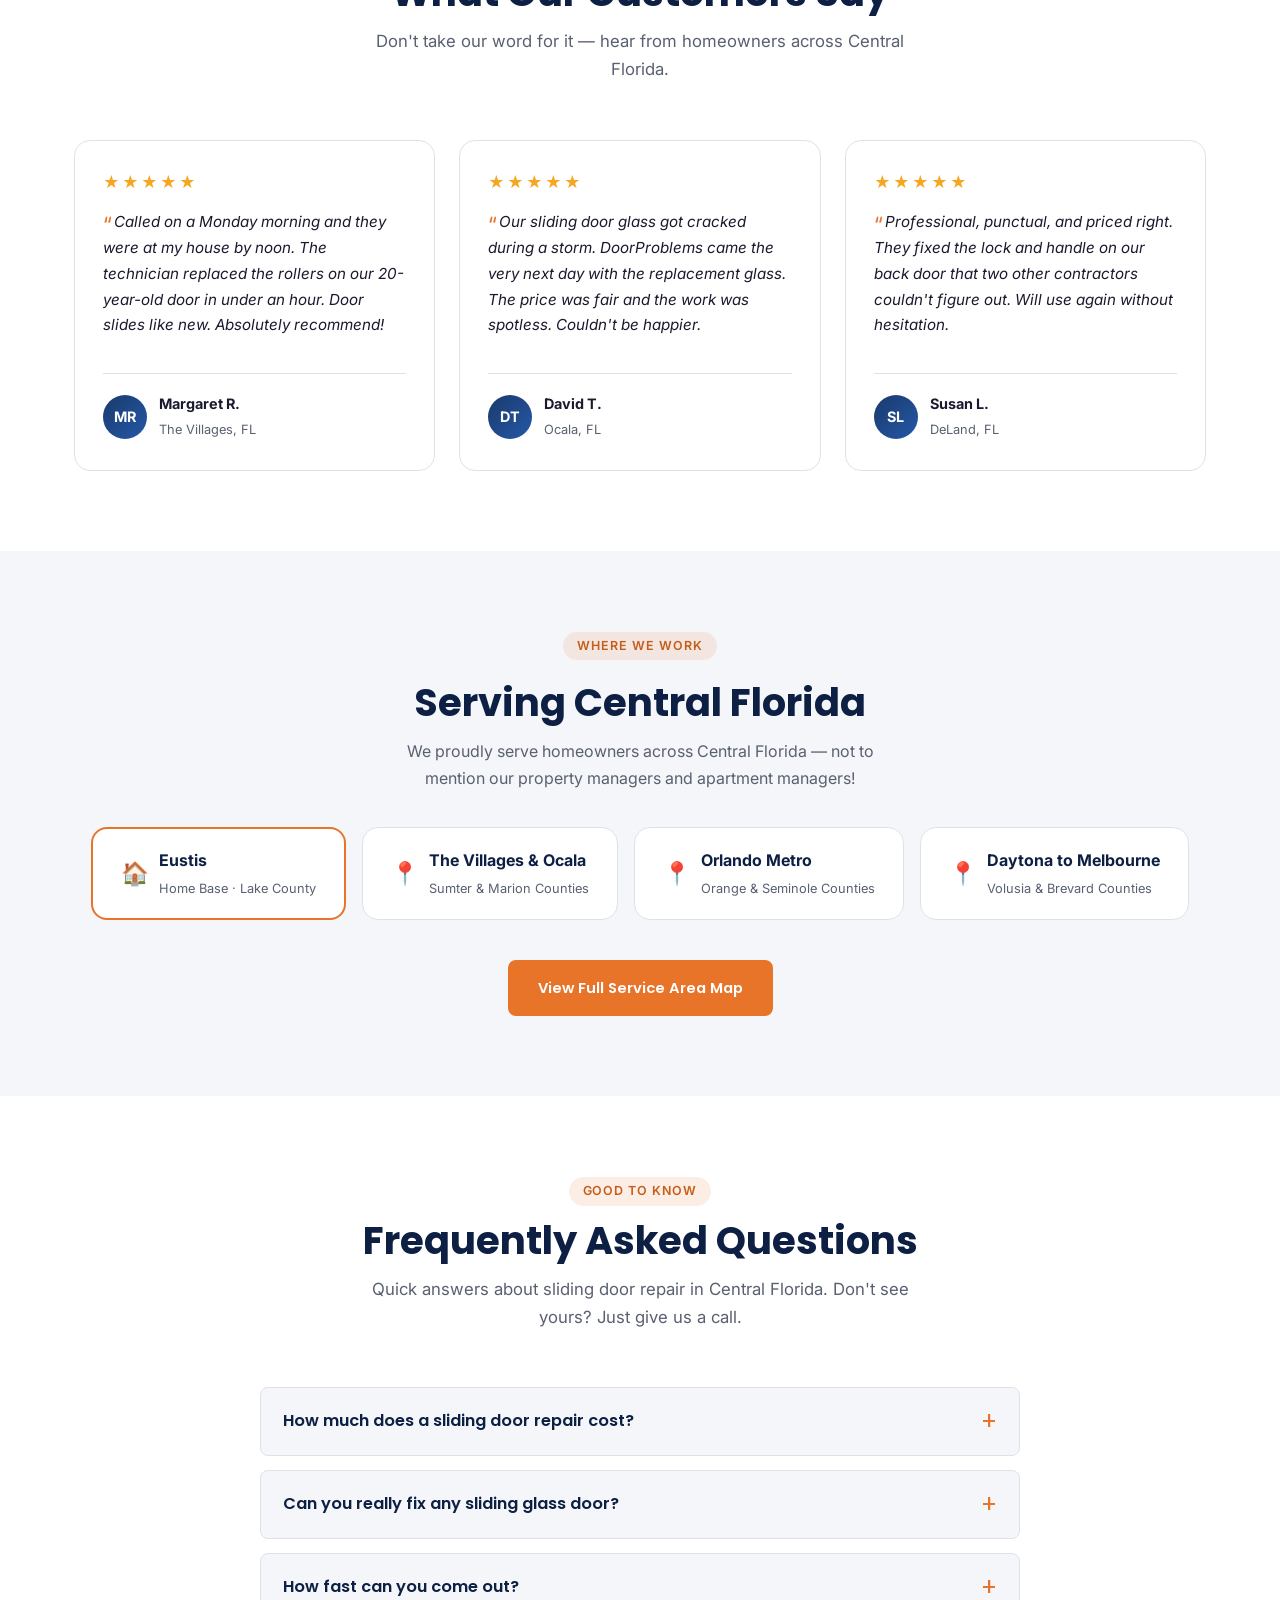
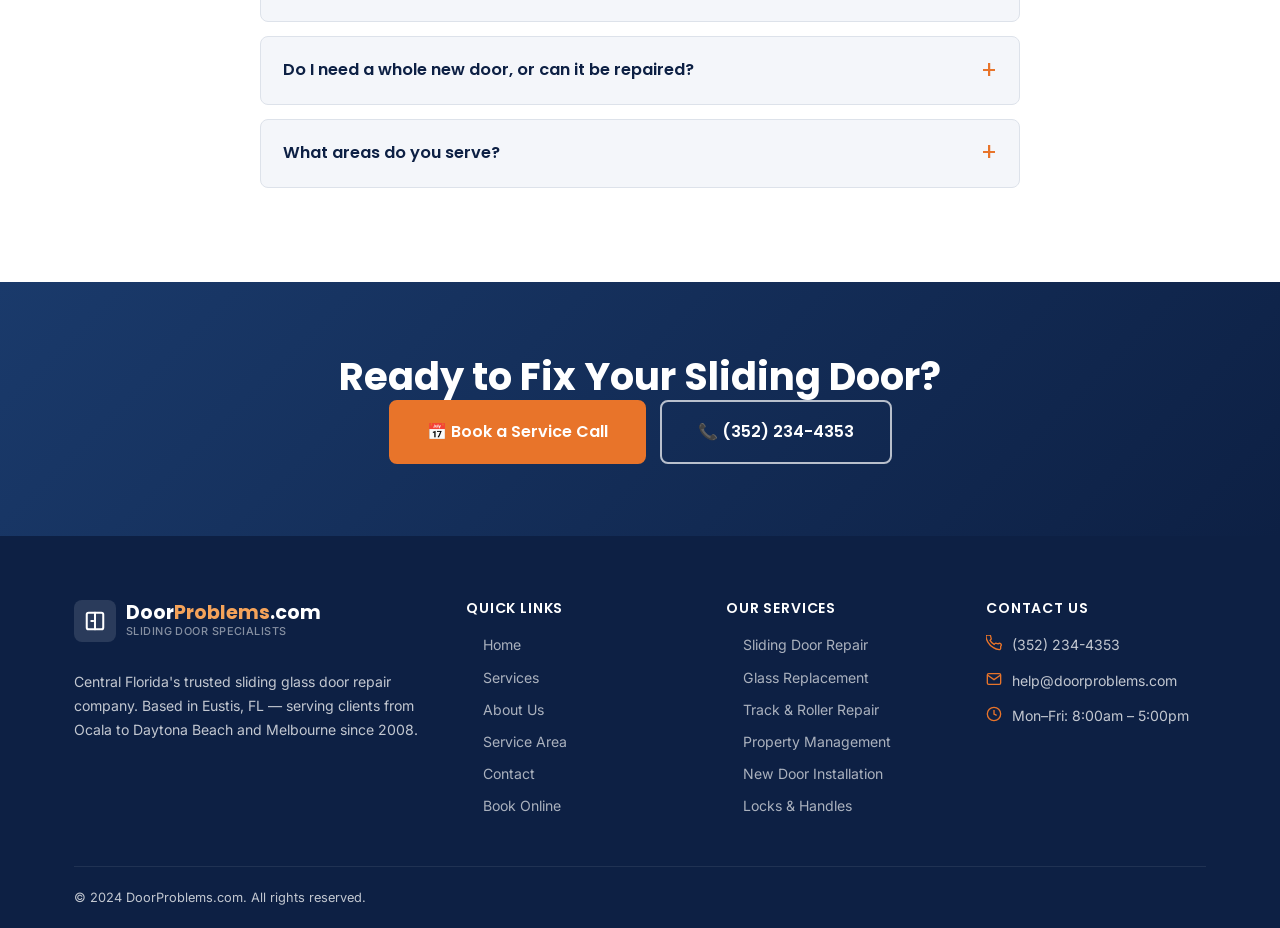
==== commit 765eb1ab: "Swap Why Choose Us technician image to technician-02.webp Co-Authored-By: Claude Sonnet 4.6 <noreply" ====
--- a/index.html
+++ b/index.html
@@ -319,7 +319,7 @@
     <div class="container">
       <div class="why-grid">
         <div class="why-img-wrap">
-          <img src="images/technician-01.webp" alt="Expert door repair technician">
+          <img src="images/technician-02.webp" alt="DoorProblems technician ready to install a new sliding glass door" style="object-fit:contain;background:#fff;">
           <div class="why-img-badge">
             <div class="why-img-badge-icon">⭐</div>
             <div>
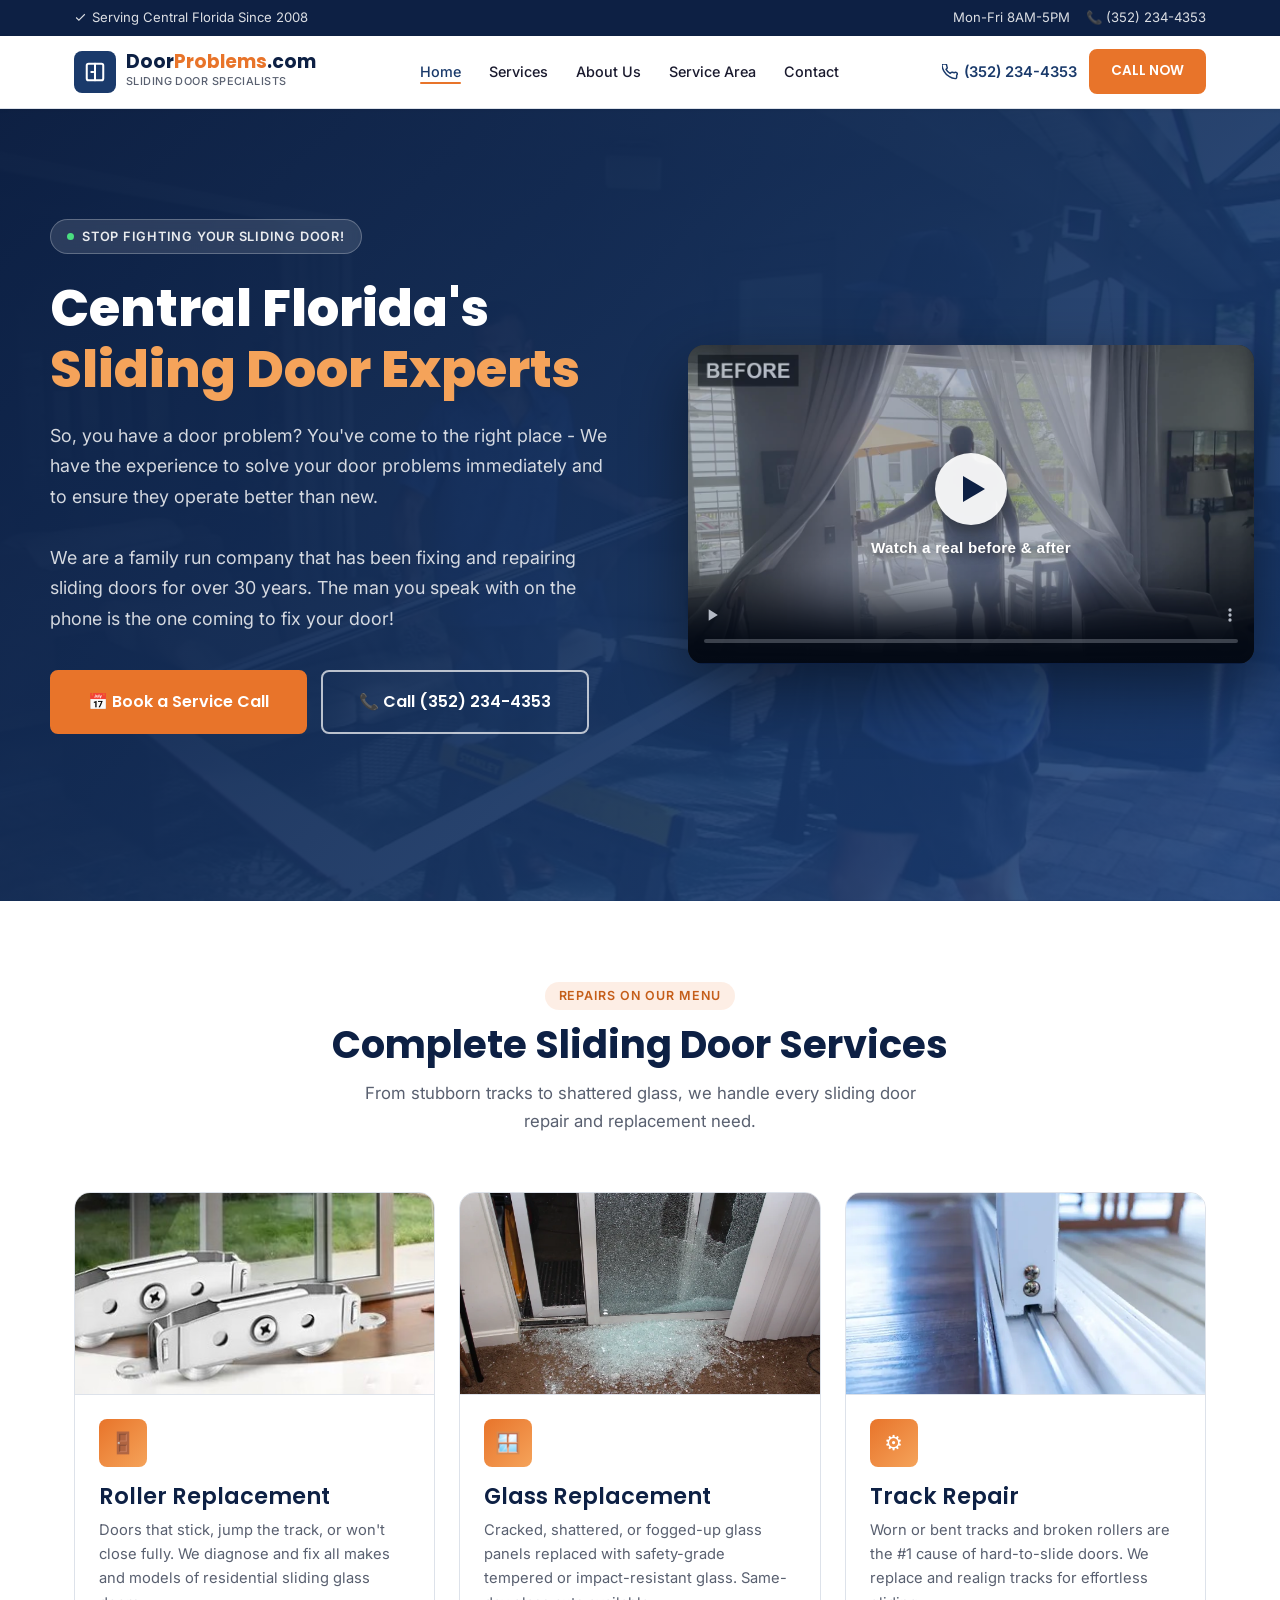
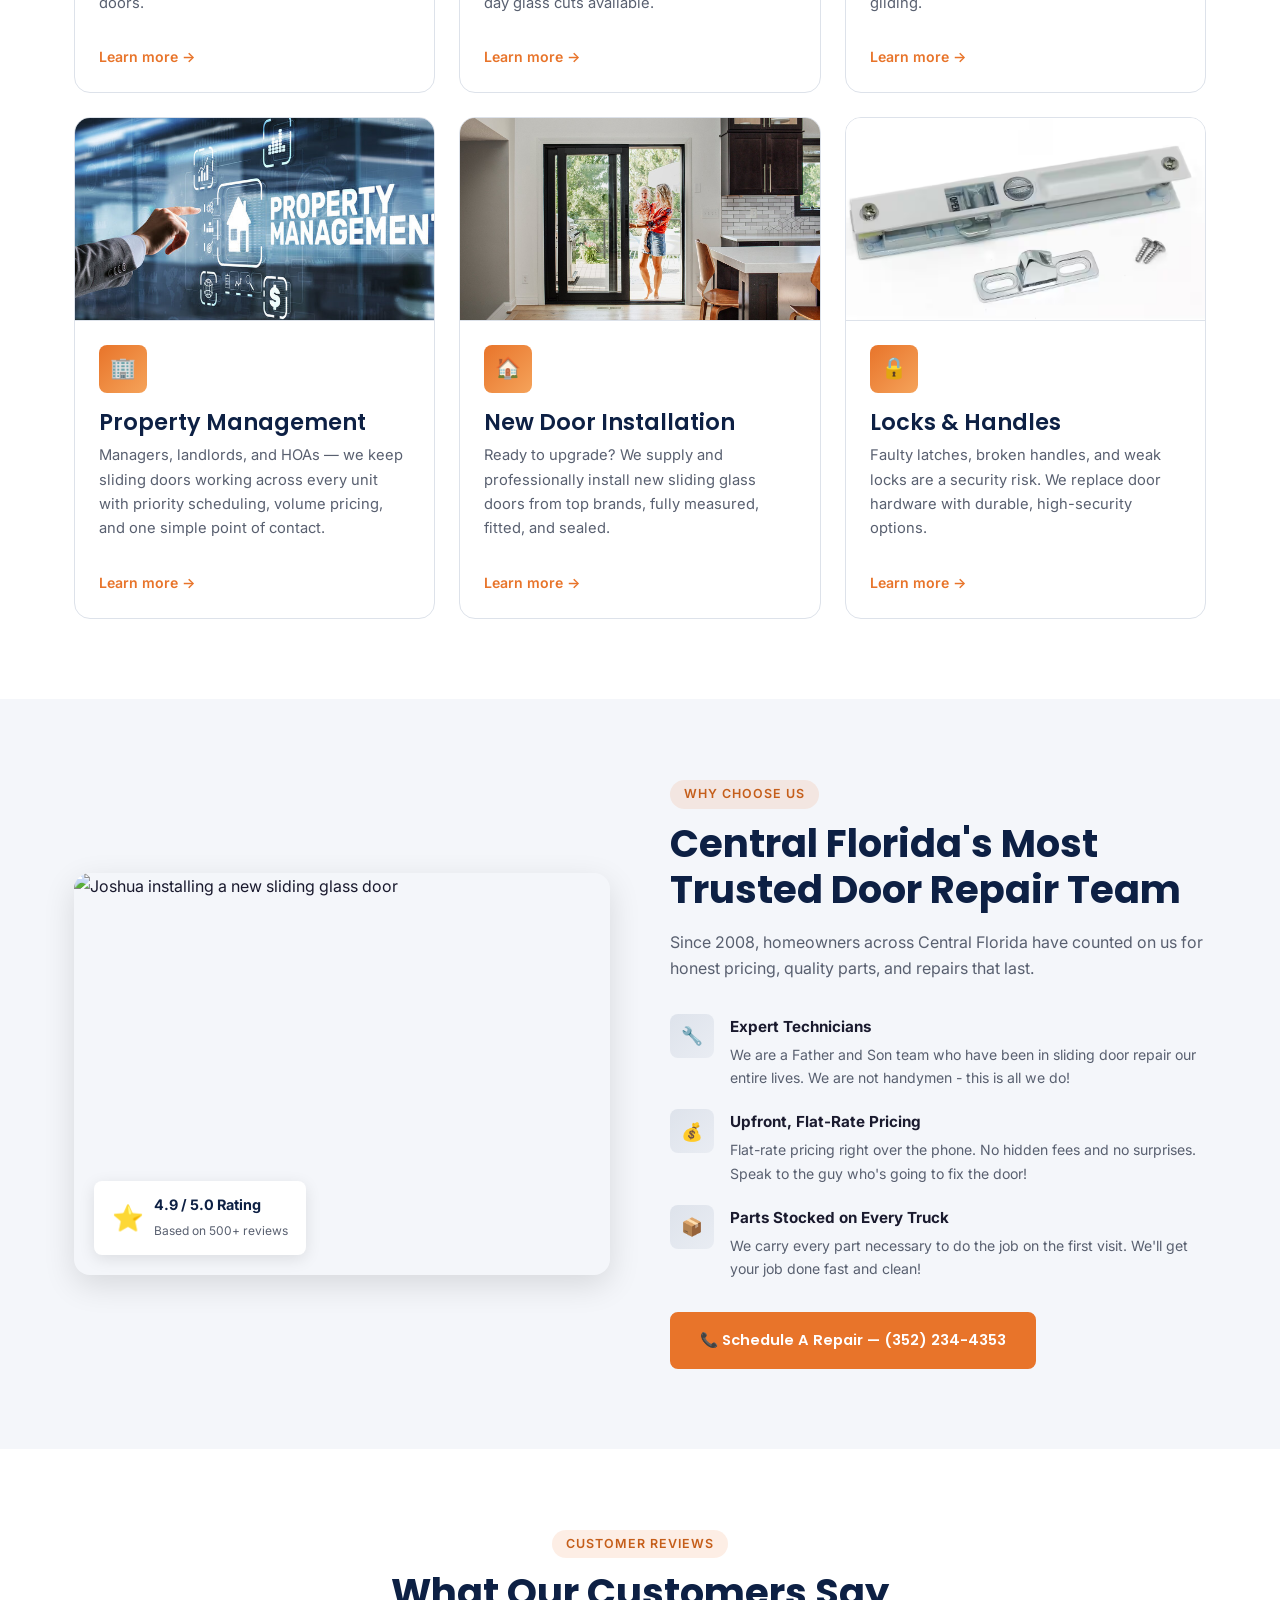
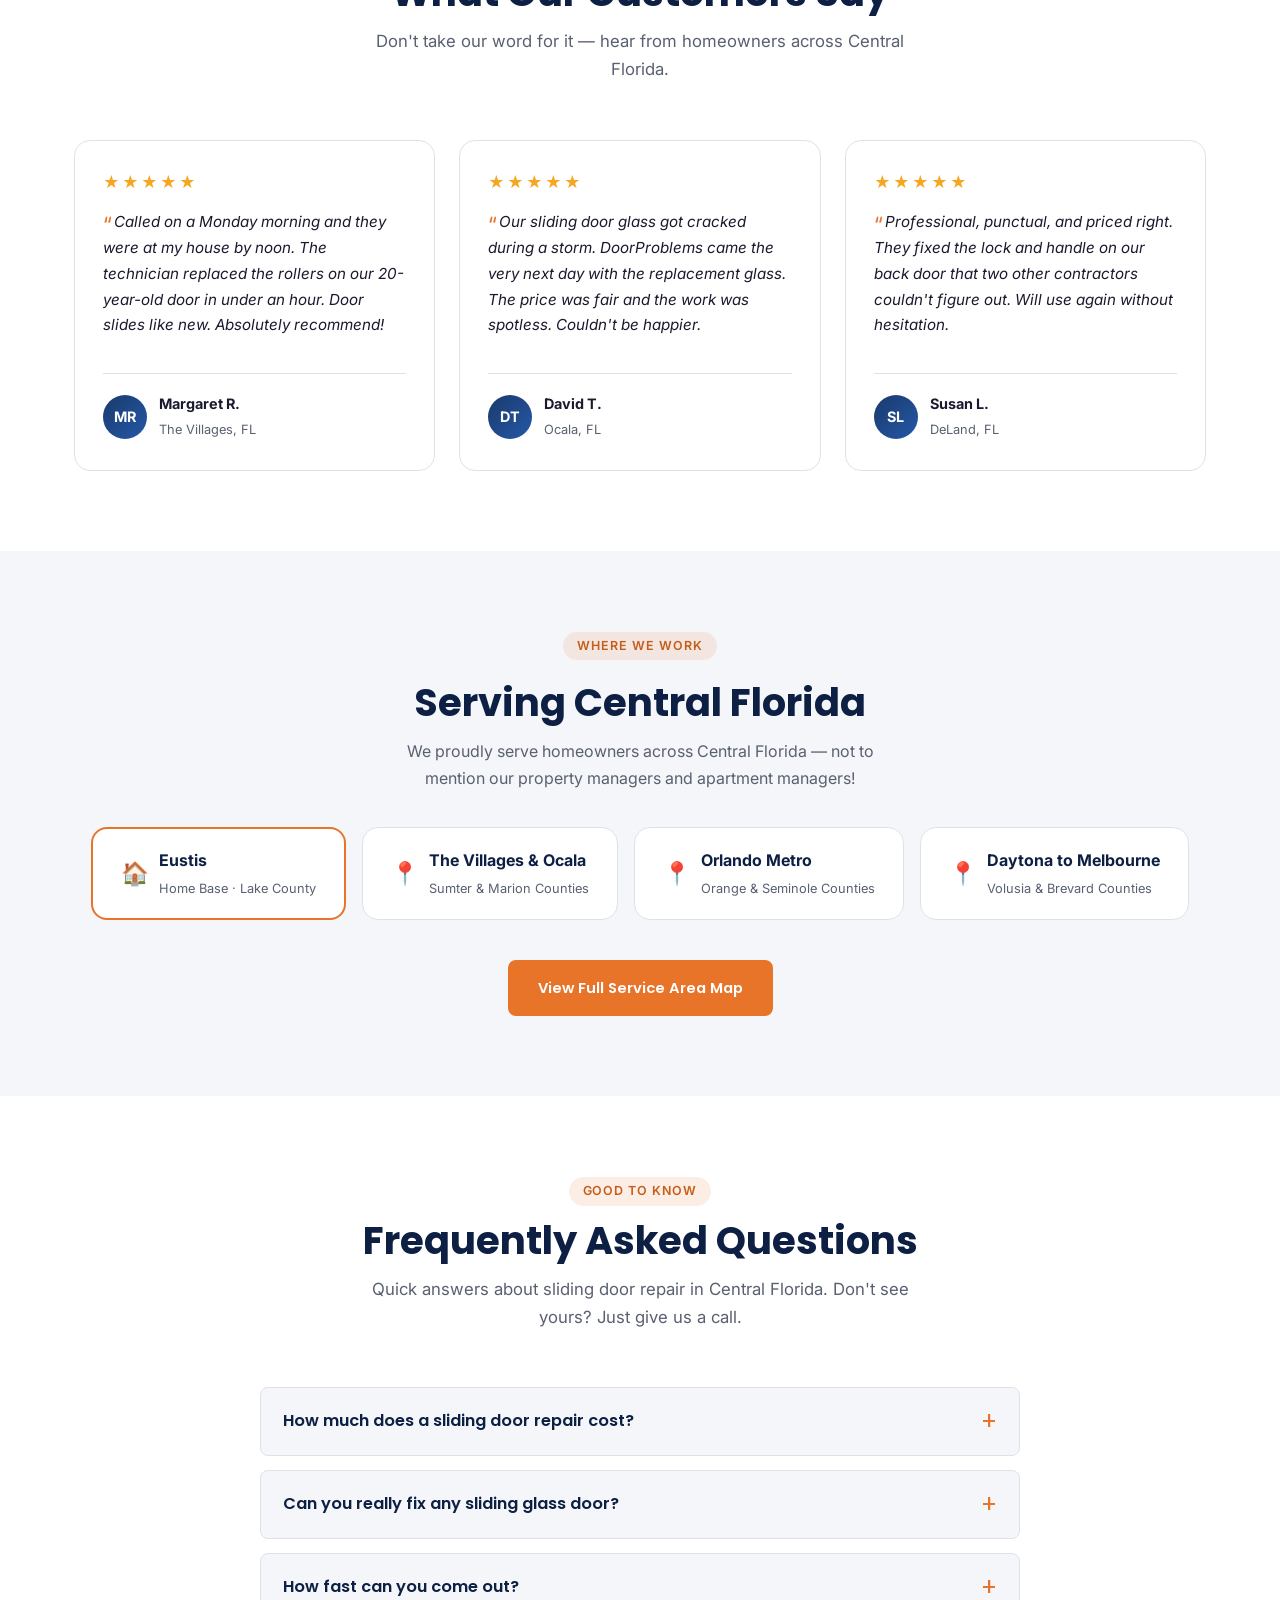
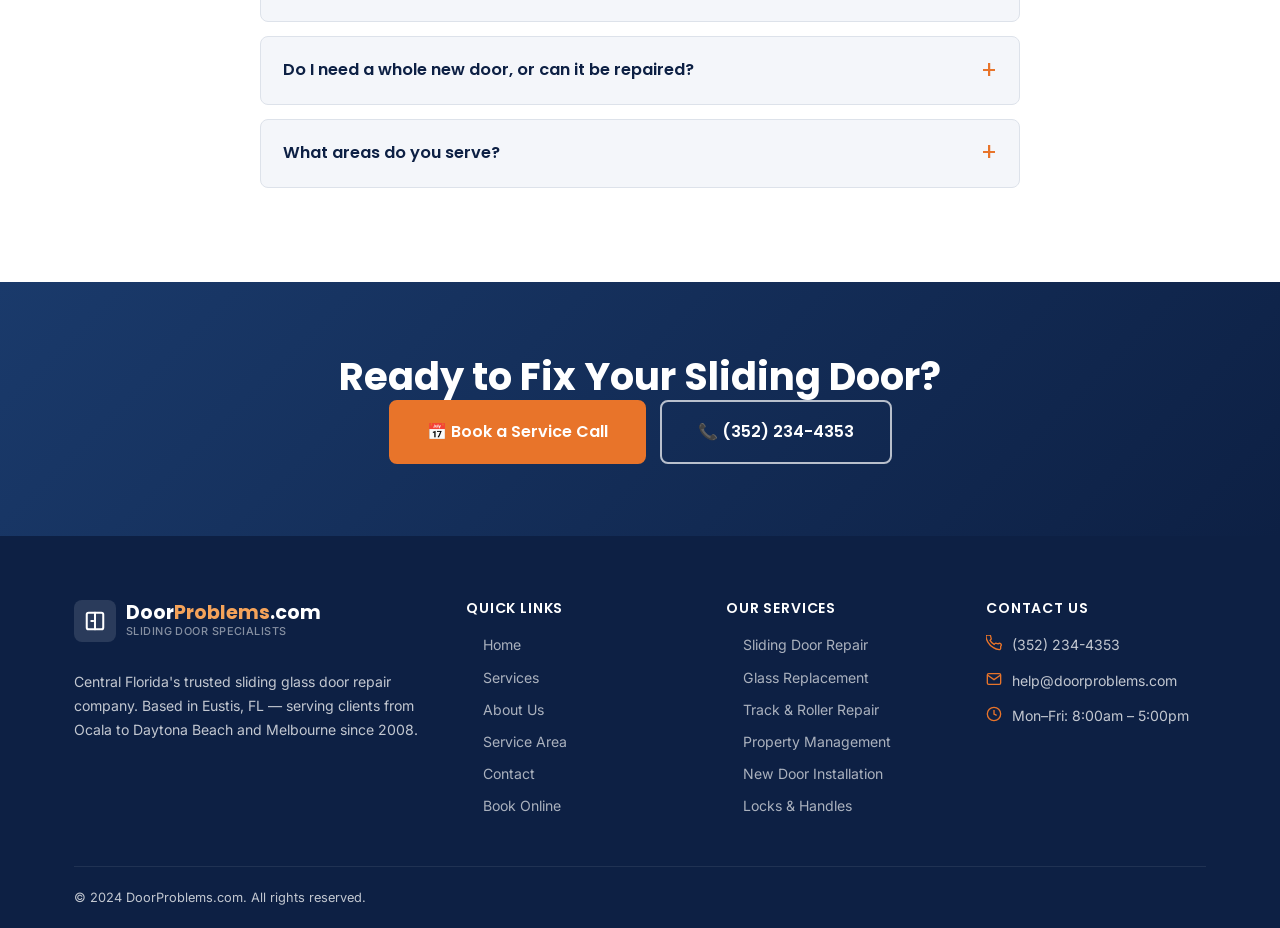
==== commit 6918ff43: "index: swap technician image to new-door-joshua-01.jpeg Co-Authored-By: Claude Sonnet 4.6 <noreply@a" ====
--- a/index.html
+++ b/index.html
@@ -1,4 +1,4 @@
-<!DOCTYPE html>
+﻿<!DOCTYPE html>
 <html lang="en">
 <head>
   <meta charset="UTF-8">
@@ -319,7 +319,7 @@
     <div class="container">
       <div class="why-grid">
         <div class="why-img-wrap">
-          <img src="images/technician-02.webp" alt="DoorProblems technician ready to install a new sliding glass door" style="object-fit:contain;background:#fff;">
+          <img src="/img/new-door-joshua-01.jpeg" alt="Joshua installing a new sliding glass door" style="object-fit:cover;">
           <div class="why-img-badge">
             <div class="why-img-badge-icon">⭐</div>
             <div>
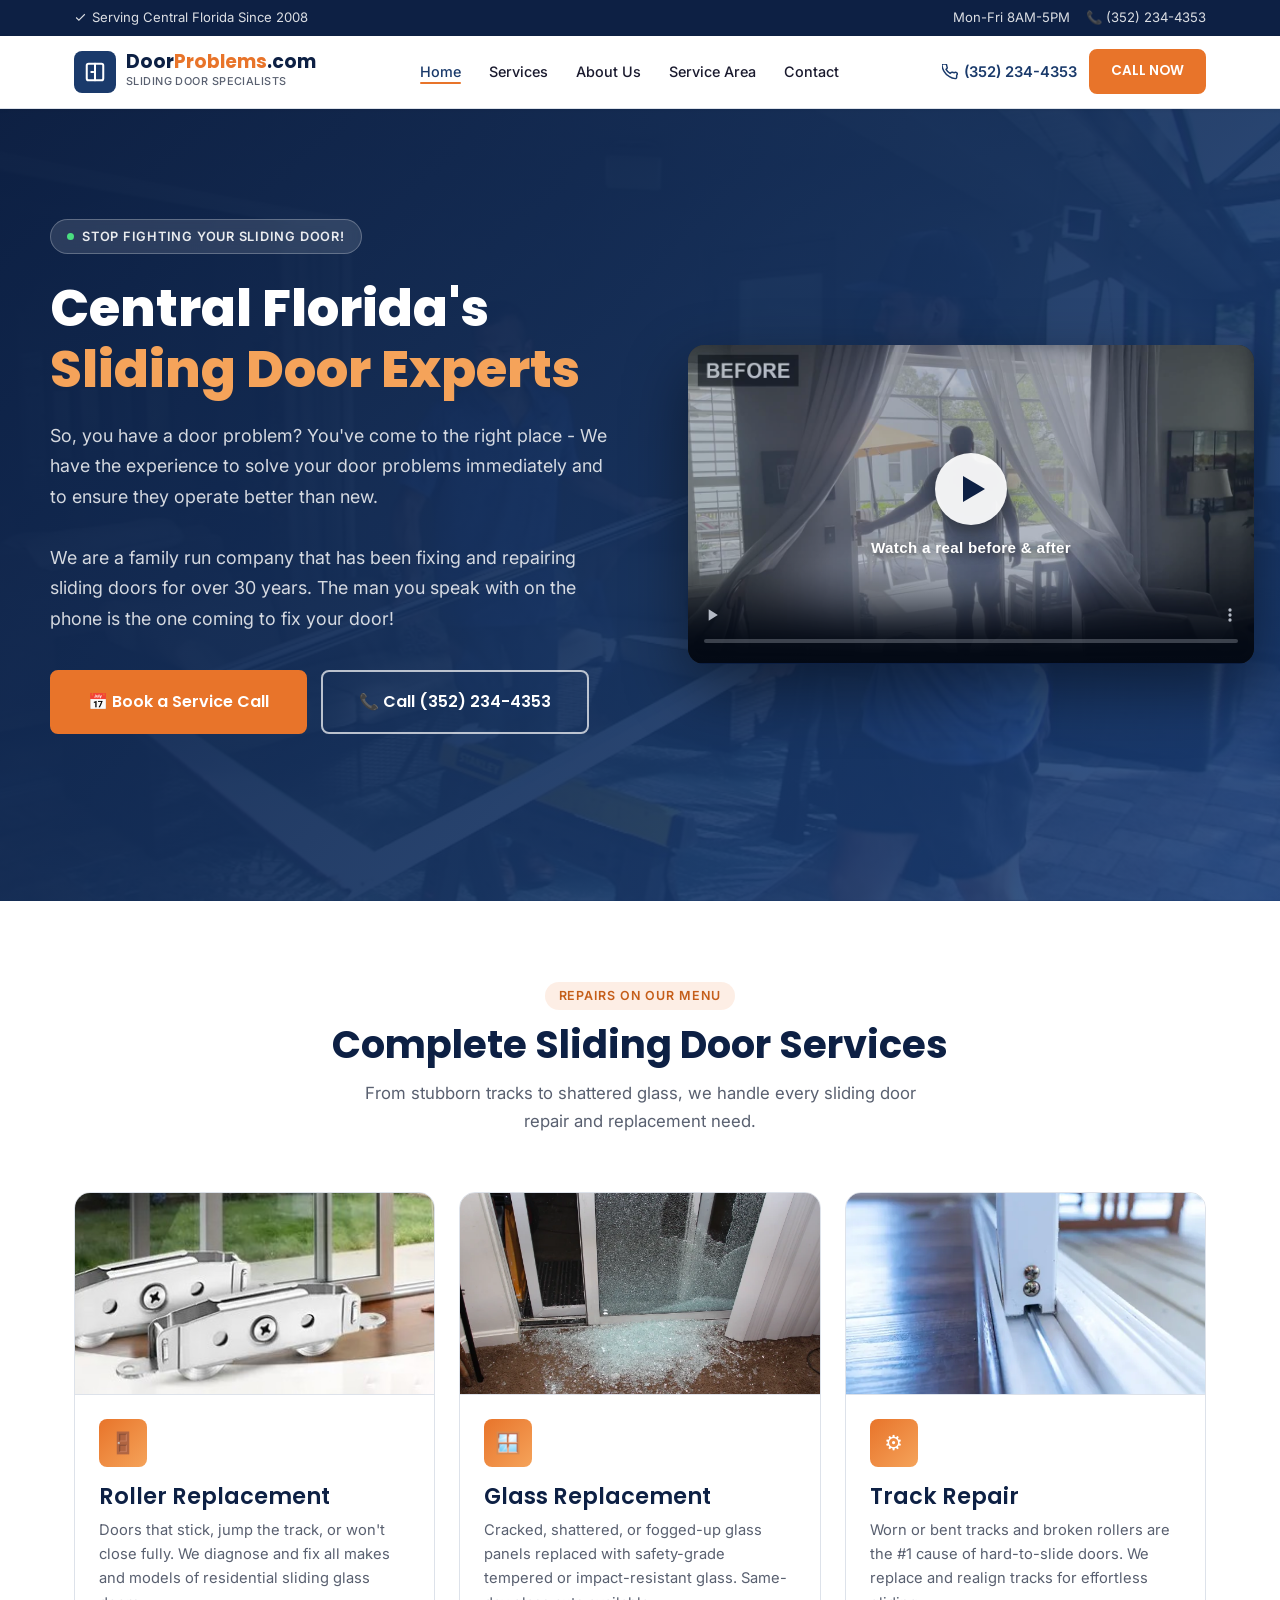
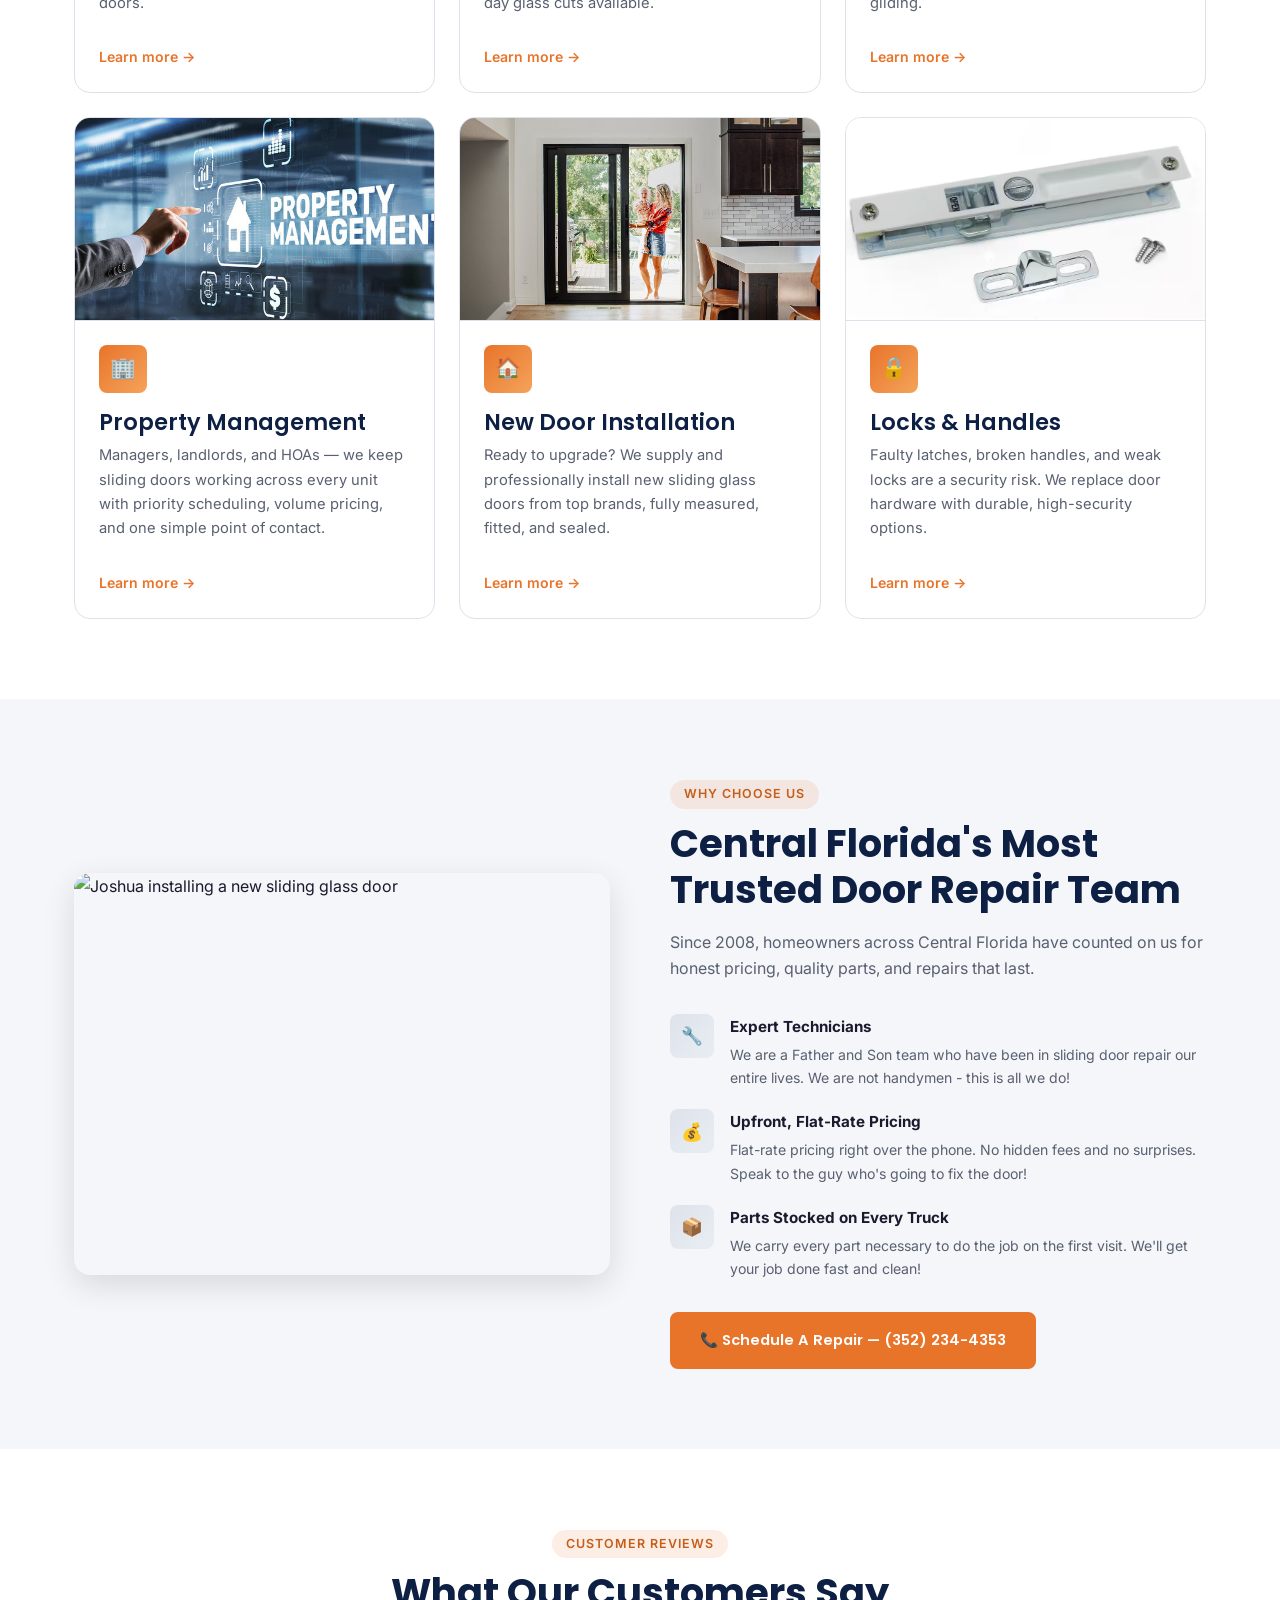
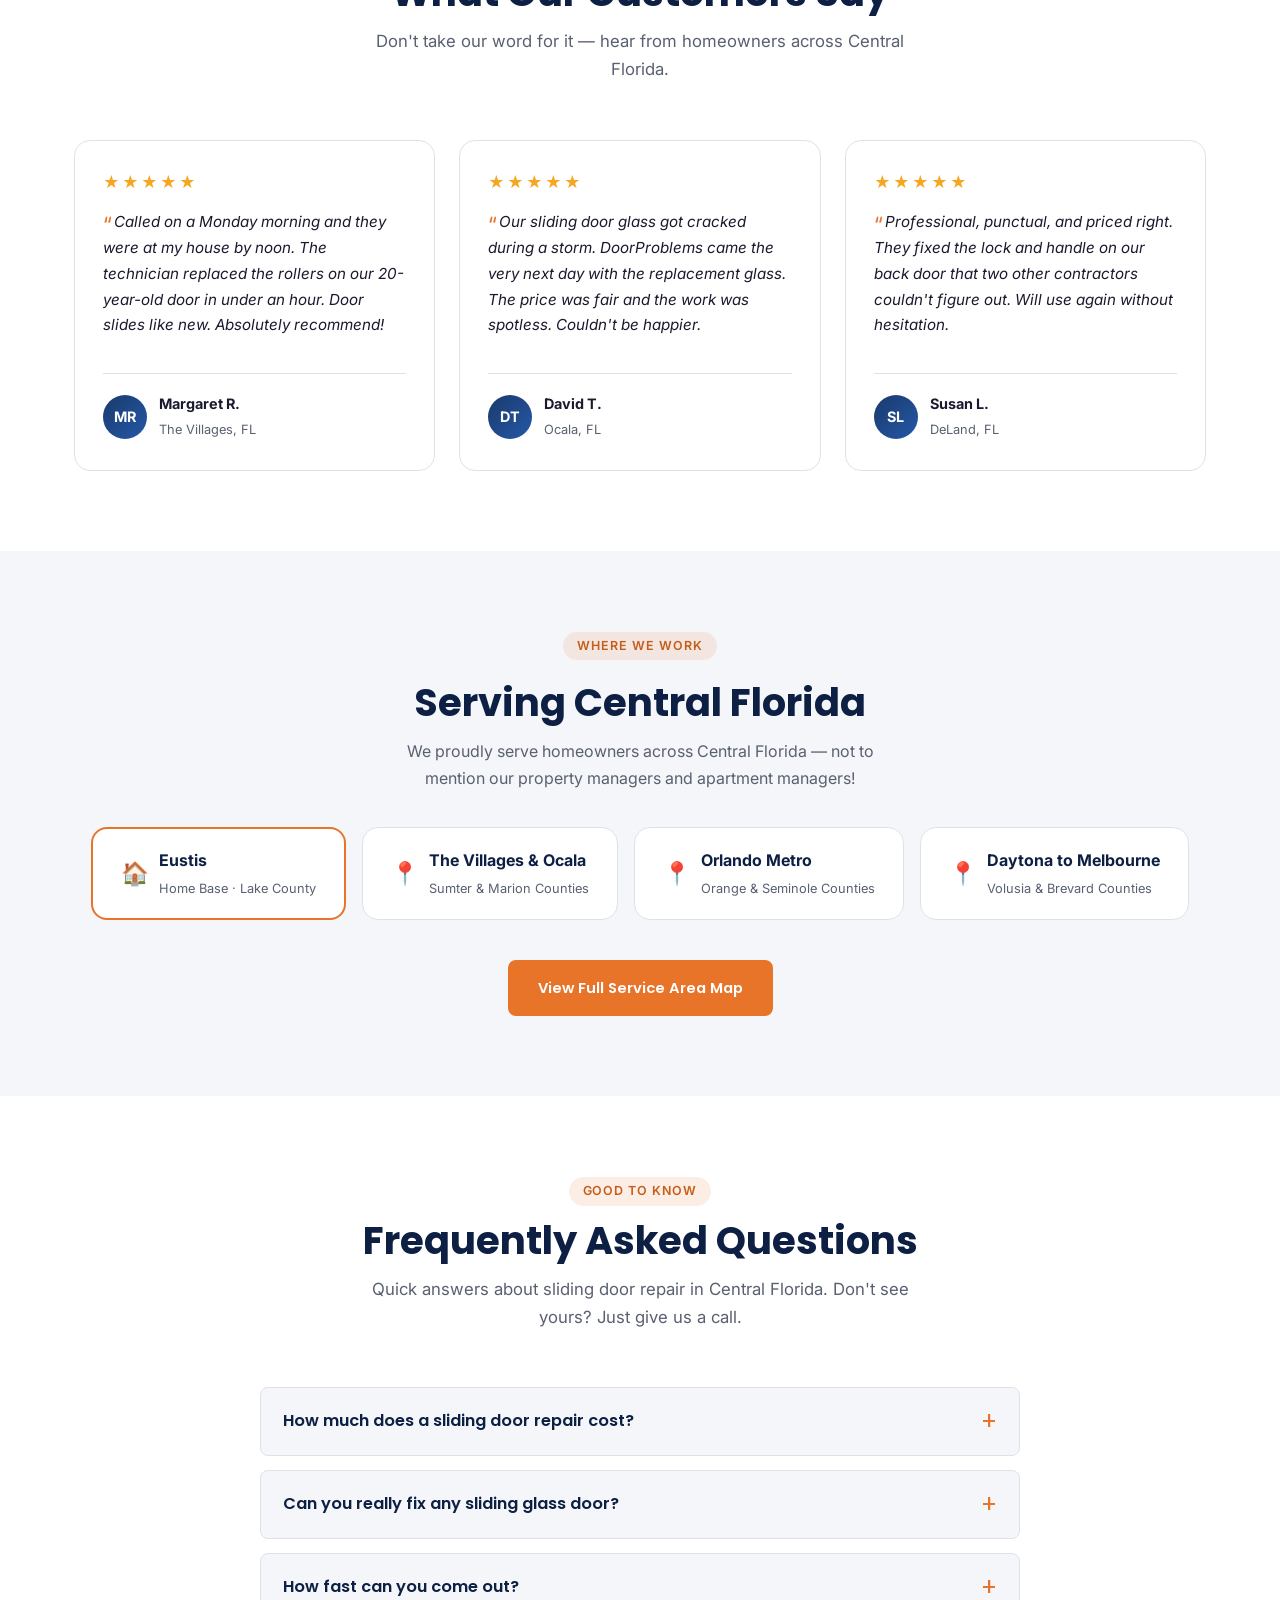
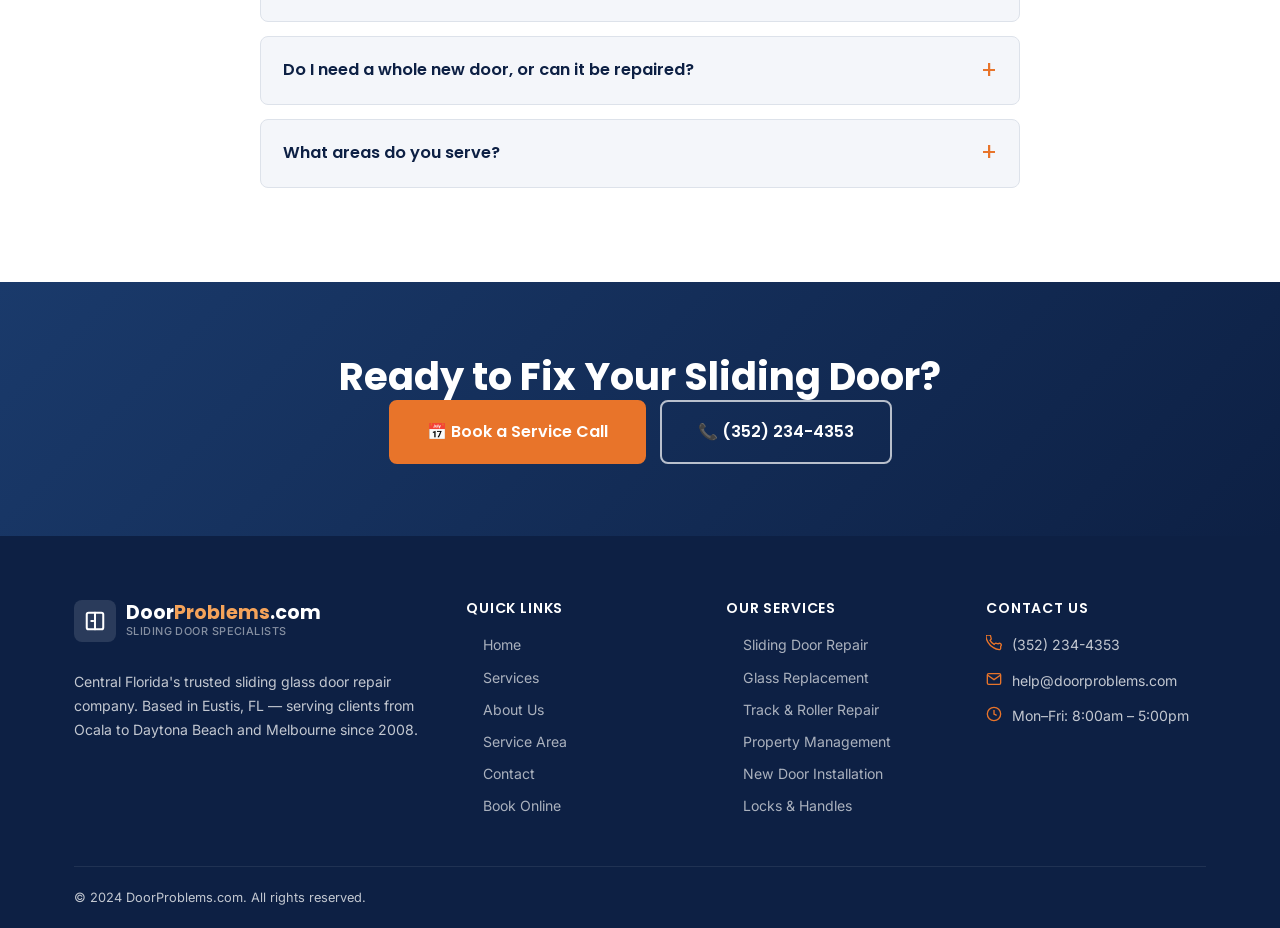
==== commit d655116b: "index: remove fake rating badge from technician image Co-Authored-By: Claude Sonnet 4.6 <noreply@ant" ====
--- a/index.html
+++ b/index.html
@@ -320,13 +320,6 @@
       <div class="why-grid">
         <div class="why-img-wrap">
           <img src="/img/new-door-joshua-01.jpeg" alt="Joshua installing a new sliding glass door" style="object-fit:cover;">
-          <div class="why-img-badge">
-            <div class="why-img-badge-icon">⭐</div>
-            <div>
-              <strong>4.9 / 5.0 Rating</strong>
-              <span>Based on 500+ reviews</span>
-            </div>
-          </div>
         </div>
 
         <div>
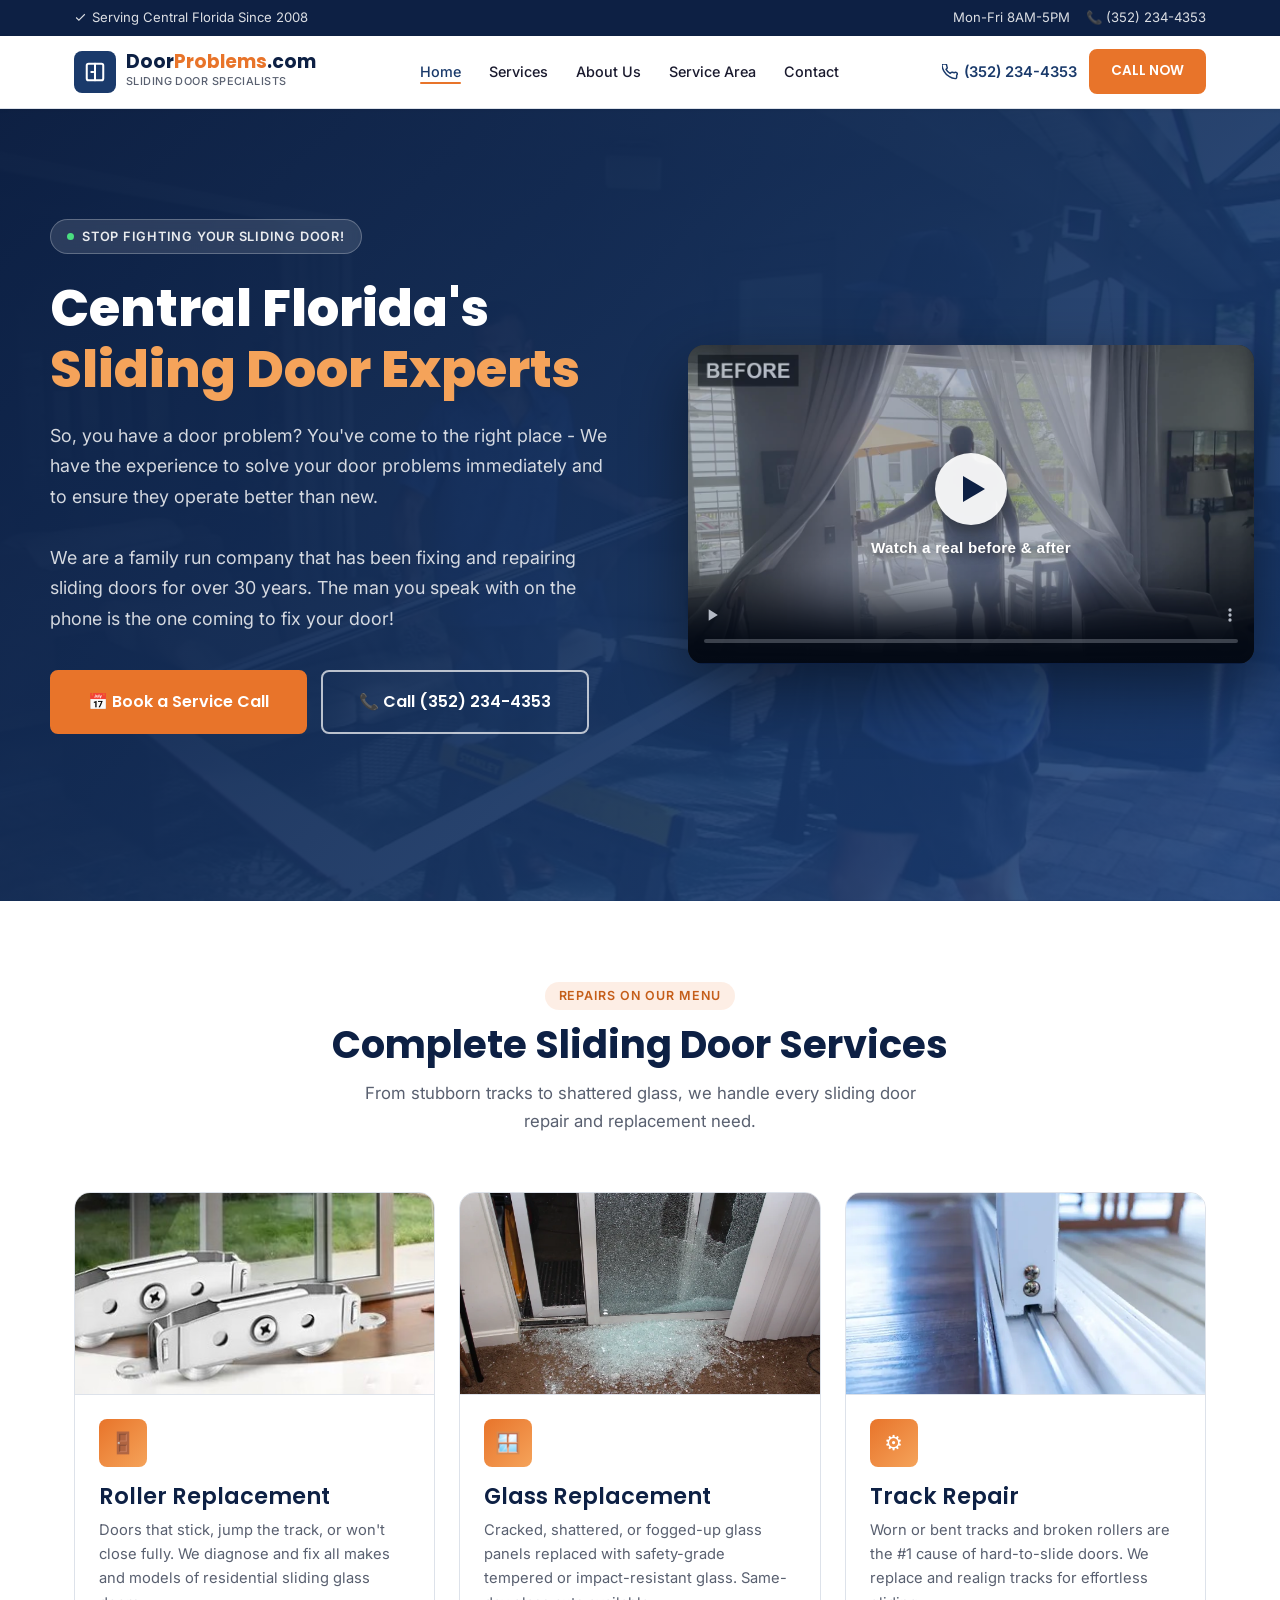
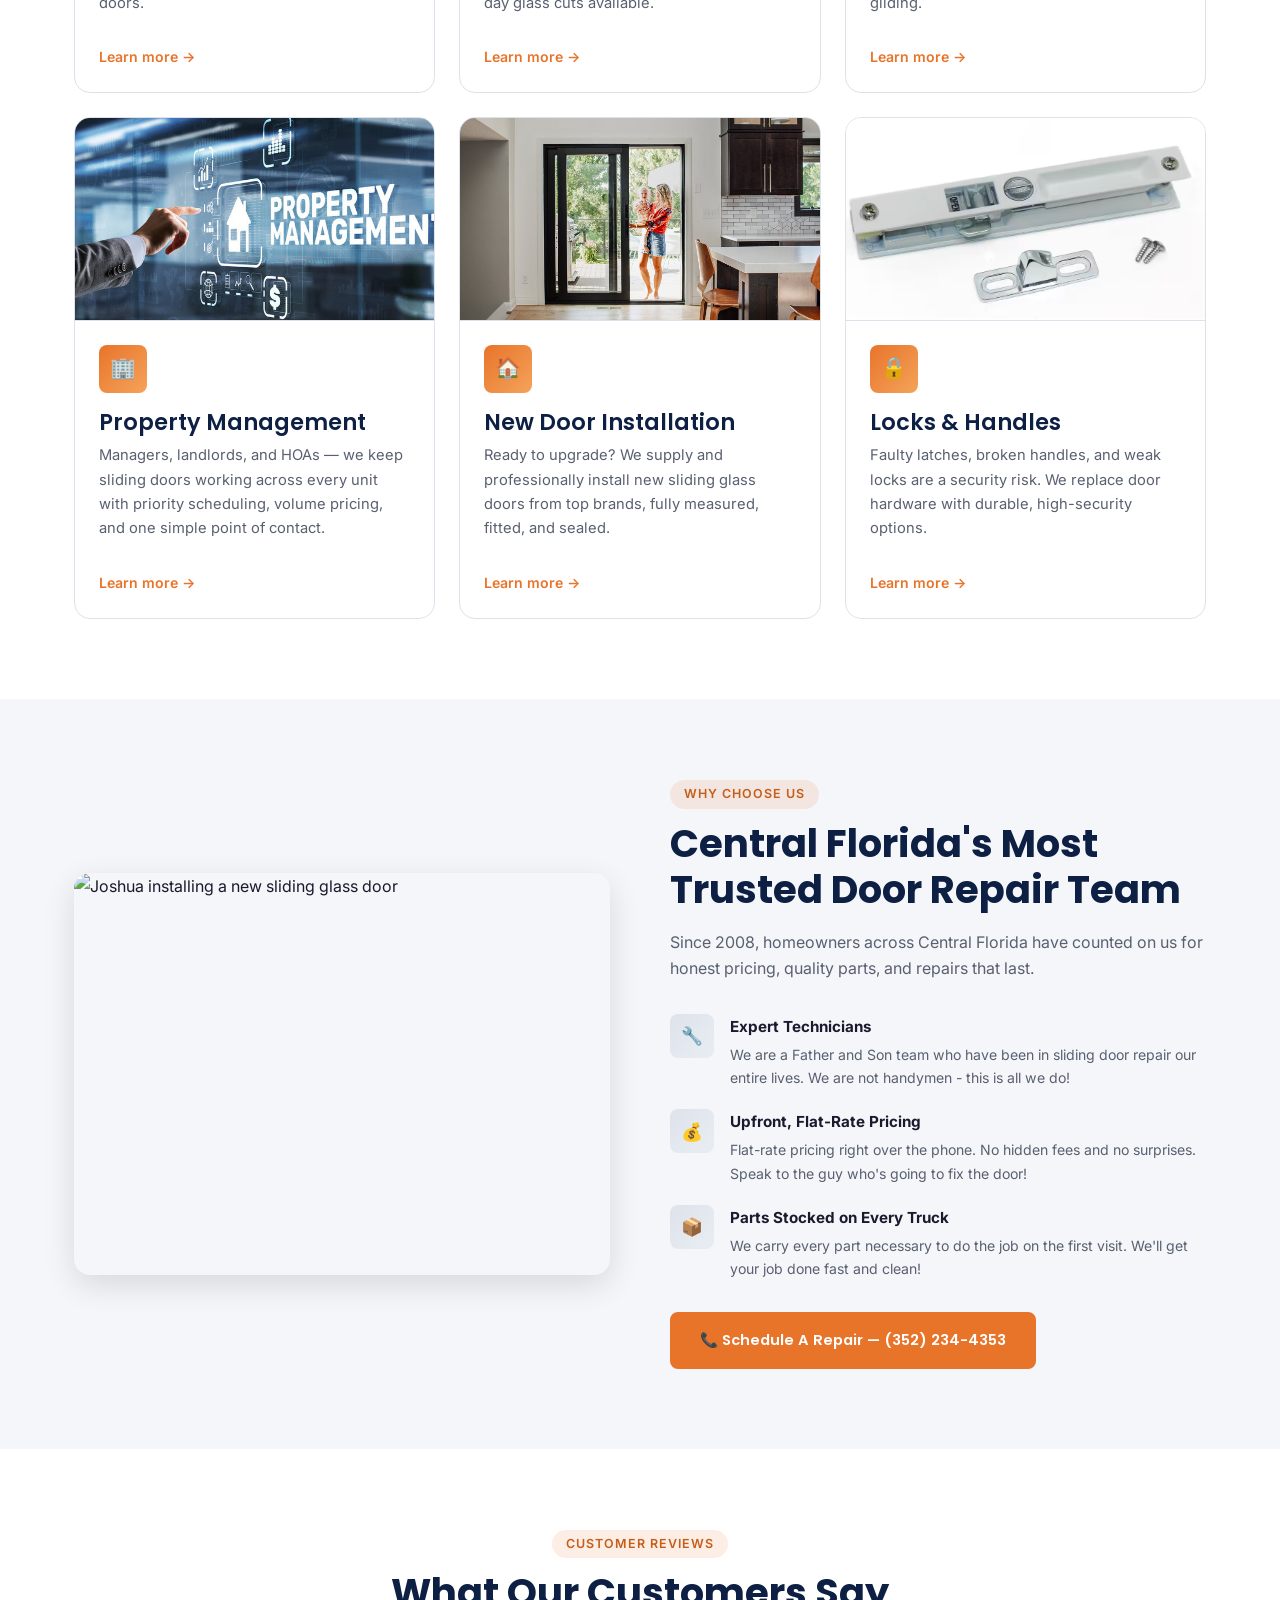
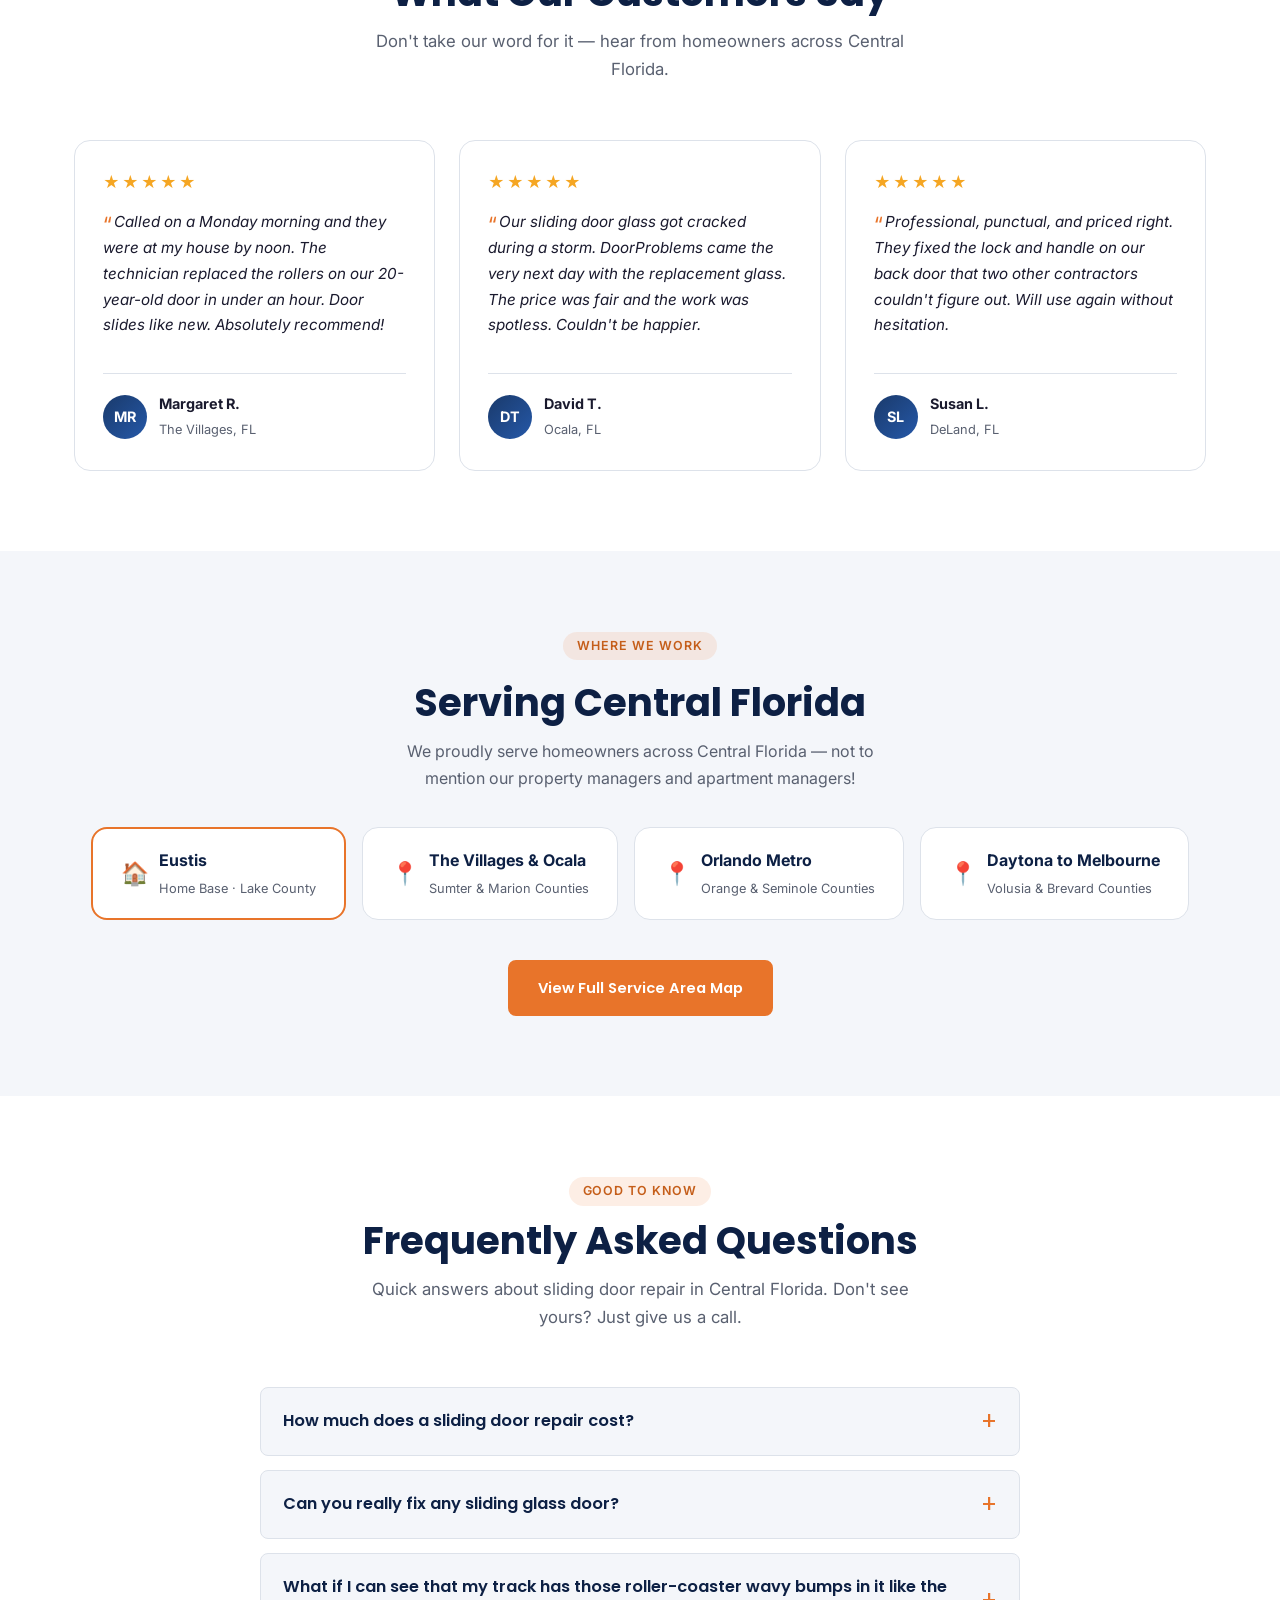
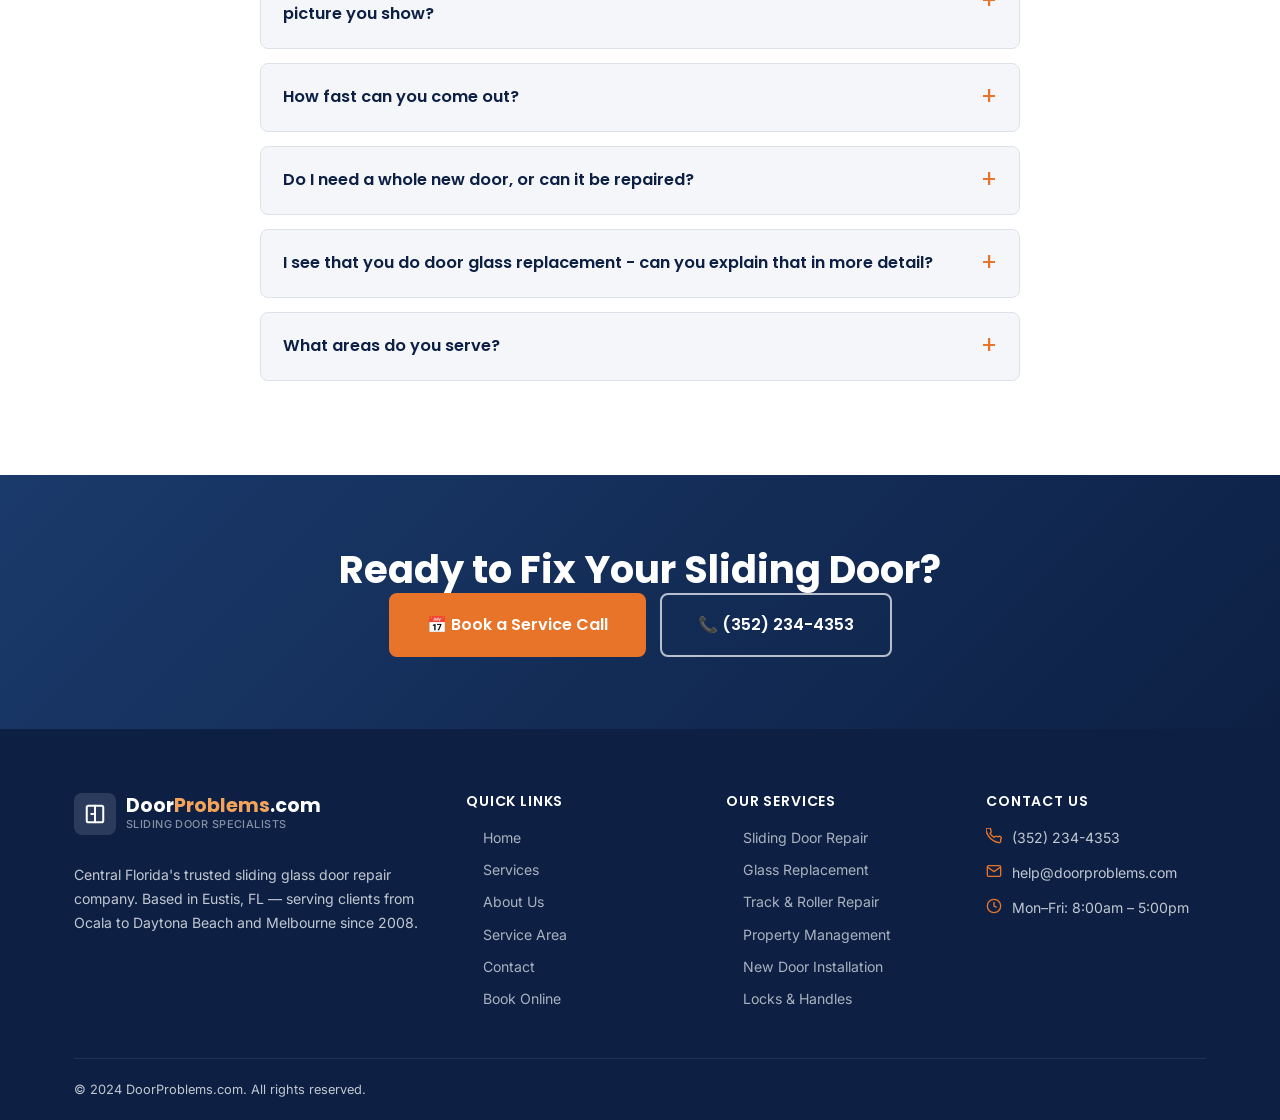
==== commit 38354e71: "index: rewrite FAQ with real answers and two new questions Updated all four existing answers with ow" ====
--- a/index.html
+++ b/index.html
@@ -1,4 +1,4 @@
-﻿<!DOCTYPE html>
+<!DOCTYPE html>
 <html lang="en">
 <head>
   <meta charset="UTF-8">
@@ -96,7 +96,7 @@
         "name": "How much does a sliding door repair cost?",
         "acceptedAnswer": {
           "@type": "Answer",
-          "text": "We give you flat-rate pricing right over the phone — no hidden fees, no surprises, and no upcharges once we arrive. Because we specialize only in sliding doors, we can usually quote your repair before we ever leave the shop. Call (352) 234-4353 and you'll speak directly with the person who's going to fix your door."
+          "text": "Almost all repairs can be assumed to be within our minimum service call of $250. This includes the original visit and covers the most common repairs such as roller replacement OR a lock/handle replacement. We do offer multiple door discounts if you need more than one door repaired. For the purposes of defining what a 'door' is, it means any ONE sliding panel that you want us to take out and replace the rollers on. We are glad to explain more over the phone! Call (352) 234-4353 and you'll speak directly with the person who's going to fix your door."
         }
       },
       {
@@ -104,7 +104,15 @@
         "name": "Can you really fix any sliding glass door?",
         "acceptedAnswer": {
           "@type": "Answer",
-          "text": "Yes — we repair all makes and models of residential sliding glass doors. Rollers that stick or jump the track, worn or bent tracks, broken locks and handles, and cracked or fogged glass are everyday work for us. Most doors people assume need replacing just need the right parts and an expert touch."
+          "text": "Absolutely - there is nothing we cannot do when it comes to sliding glass doors. Don't let others tell you that your door needs to be replaced - it most certainly does not. The door has rollers, locks and glass - all of which can be replaced for a fraction of the cost of a new door. Only replace if you want a new look....that's the only good reason."
+        }
+      },
+      {
+        "@type": "Question",
+        "name": "What if I can see that my track has those roller-coaster wavy bumps in it like the picture you show?",
+        "acceptedAnswer": {
+          "@type": "Answer",
+          "text": "This is an additional expense if desired (it is rarely required) and we deal with it in two different ways depending on the extent of the damage. It is best explained over the phone but easily diagnosed if you take a picture of it and text it to the business line at (352) 234-4353."
         }
       },
       {
@@ -112,7 +120,7 @@
         "name": "How fast can you come out?",
         "acceptedAnswer": {
           "@type": "Answer",
-          "text": "We carry every common part on the truck, so most repairs are finished in a single visit — often the same week you call. Reach us Monday–Friday, 8am–5pm at (352) 234-4353 and we'll get you on the schedule."
+          "text": "Our teams cover hundreds of miles and span multiple counties every day so it's extremely likely we are close to you in a short amount of time - sometimes same day! Reach us over the phone at (352) 234-4353 and we'll get you on the schedule."
         }
       },
       {
@@ -120,7 +128,15 @@
         "name": "Do I need a whole new door, or can it be repaired?",
         "acceptedAnswer": {
           "@type": "Answer",
-          "text": "In most cases, repair. Sticking and hard-to-slide doors are almost always a roller or track problem — not a reason to replace the entire door. We'll always tell you honestly when a repair makes sense and when a new door is the better value (we install those too)."
+          "text": "We address this question above but it bears repeating as we deal with it every day. The industry is filled with people that only want to sell you a new door as it is more profitable for sales people - but we don't have any sales people - we only have genius-level door repairmen."
+        }
+      },
+      {
+        "@type": "Question",
+        "name": "I see that you do door glass replacement - can you explain that in more detail?",
+        "acceptedAnswer": {
+          "@type": "Answer",
+          "text": "Yes, we replace the glass on sliding doors for multiple reasons: First and foremost is broken and shattered glass, where something struck the panel and now it's in a million little pieces (most of the time they blame the gardener). Second is the glass has become fogged making it difficult to see through as it's no longer perfectly clear. A distant third reason is to replace very scratched glass (usually due to a dog trying to get out for years.) All glass prices depend on size but if you send a picture to (352) 234-4353 we can generally tell you without needing to measure anything."
         }
       },
       {
@@ -464,28 +480,42 @@
         <details class="faq-item">
           <summary>How much does a sliding door repair cost?</summary>
           <div class="faq-answer">
-            <p>We give you flat-rate pricing right over the phone — no hidden fees, no surprises, and no upcharges once we arrive. Because we specialize only in sliding doors, we can usually quote your repair before we ever leave the shop. Call <a href="tel:3522344353">(352) 234-4353</a> and you'll speak directly with the person who's going to fix your door.</p>
+            <p>Almost all repairs can be assumed to be within our minimum service call of $250. This includes the original visit and covers the most common repairs such as roller replacement OR a lock/handle replacement. We do offer multiple door discounts if you need more than one door repaired. For the purposes of defining what a "door" is, it means any ONE sliding panel that you want us to take out and replace the rollers on. We are glad to explain more over the phone! Call <a href="tel:3522344353">(352) 234-4353</a> and you'll speak directly with the person who's going to fix your door.</p>
           </div>
         </details>
 
         <details class="faq-item">
           <summary>Can you really fix any sliding glass door?</summary>
           <div class="faq-answer">
-            <p>Yes — we repair all makes and models of residential sliding glass doors. Rollers that stick or jump the track, worn or bent tracks, broken locks and handles, and cracked or fogged glass are everyday work for us. Most doors people assume need replacing just need the right parts and an expert touch.</p>
+            <p>Absolutely - there is nothing we cannot do when it comes to sliding glass doors. Don't let others tell you that your door needs to be replaced - it most certainly does not. The door has rollers, locks and glass - all of which can be replaced for a fraction of the cost of a new door. Only replace if you want a new look....that's the only good reason.</p>
+          </div>
+        </details>
+
+        <details class="faq-item">
+          <summary>What if I can see that my track has those roller-coaster wavy bumps in it like the picture you show?</summary>
+          <div class="faq-answer">
+            <p>This is an additional expense if desired (it is rarely required) and we deal with it in two different ways depending on the extent of the damage. It is best explained over the phone but easily diagnosed if you take a picture of it and text it to the business line at <a href="tel:3522344353">(352) 234-4353</a>.</p>
           </div>
         </details>
 
         <details class="faq-item">
           <summary>How fast can you come out?</summary>
           <div class="faq-answer">
-            <p>We carry every common part on the truck, so most repairs are finished in a single visit — often the same week you call. Reach us Monday–Friday, 8am–5pm at <a href="tel:3522344353">(352) 234-4353</a> and we'll get you on the schedule.</p>
+            <p>Our teams cover hundreds of miles and span multiple counties every day so it's extremely likely we are close to you in a short amount of time - sometimes same day! Reach us over the phone at <a href="tel:3522344353">(352) 234-4353</a> and we'll get you on the schedule.</p>
           </div>
         </details>
 
         <details class="faq-item">
           <summary>Do I need a whole new door, or can it be repaired?</summary>
           <div class="faq-answer">
-            <p>In most cases, repair. Sticking and hard-to-slide doors are almost always a roller or track problem — not a reason to replace the entire door. We'll always tell you honestly when a repair makes sense and when a new door is the better value (we install those too).</p>
+            <p>We address this question above but it bears repeating as we deal with it every day. The industry is filled with people that only want to sell you a new door as it is more profitable for sales people - but we don't have any sales people - we only have genius-level door repairmen.</p>
+          </div>
+        </details>
+
+        <details class="faq-item">
+          <summary>I see that you do door glass replacement - can you explain that in more detail?</summary>
+          <div class="faq-answer">
+            <p>Yes, we replace the glass on sliding doors for multiple reasons: First and foremost is broken and shattered glass, where something struck the panel and now it's in a million little pieces (most of the time they blame the gardener). Second is the glass has become fogged making it difficult to see through as it's no longer perfectly clear. A distant third reason is to replace very scratched glass (usually due to a dog trying to get out for years.) All glass prices depend on size but if you send a picture to <a href="tel:3522344353">(352) 234-4353</a> we can generally tell you without needing to measure anything.</p>
           </div>
         </details>
 
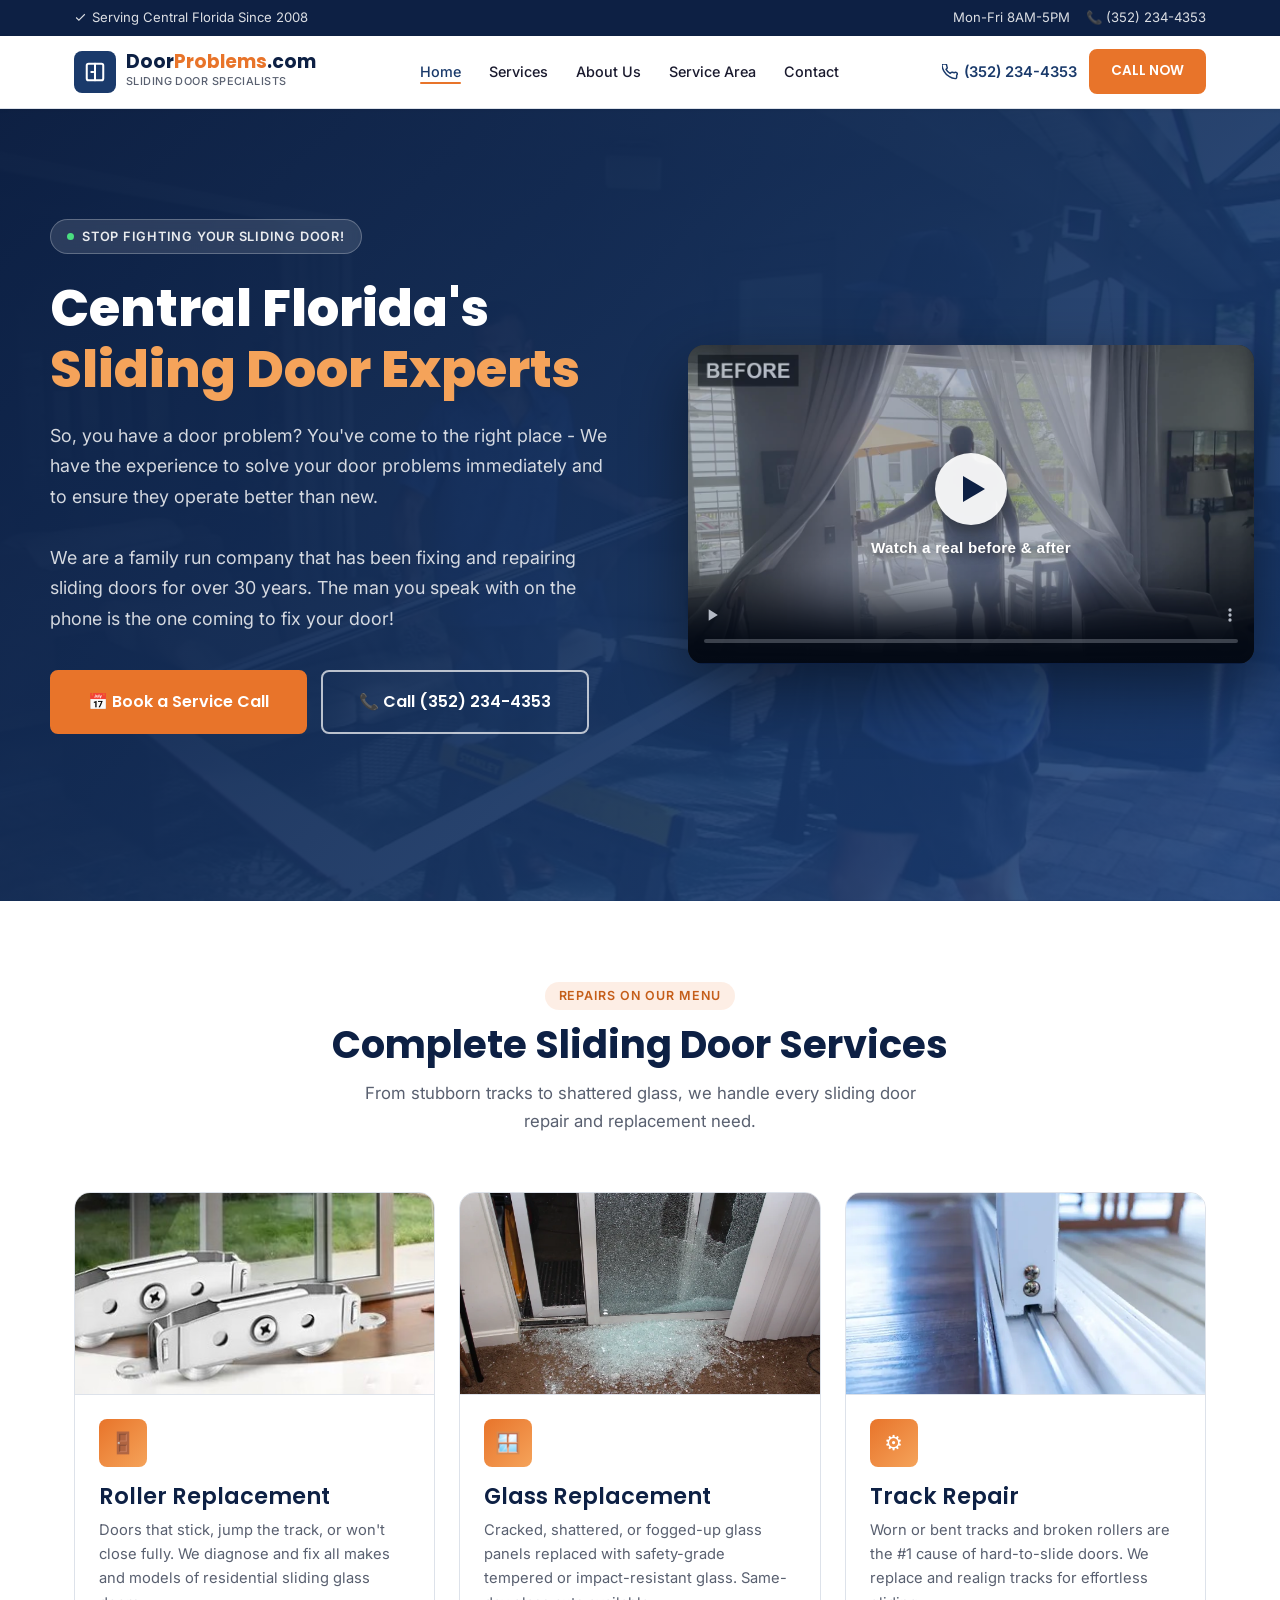
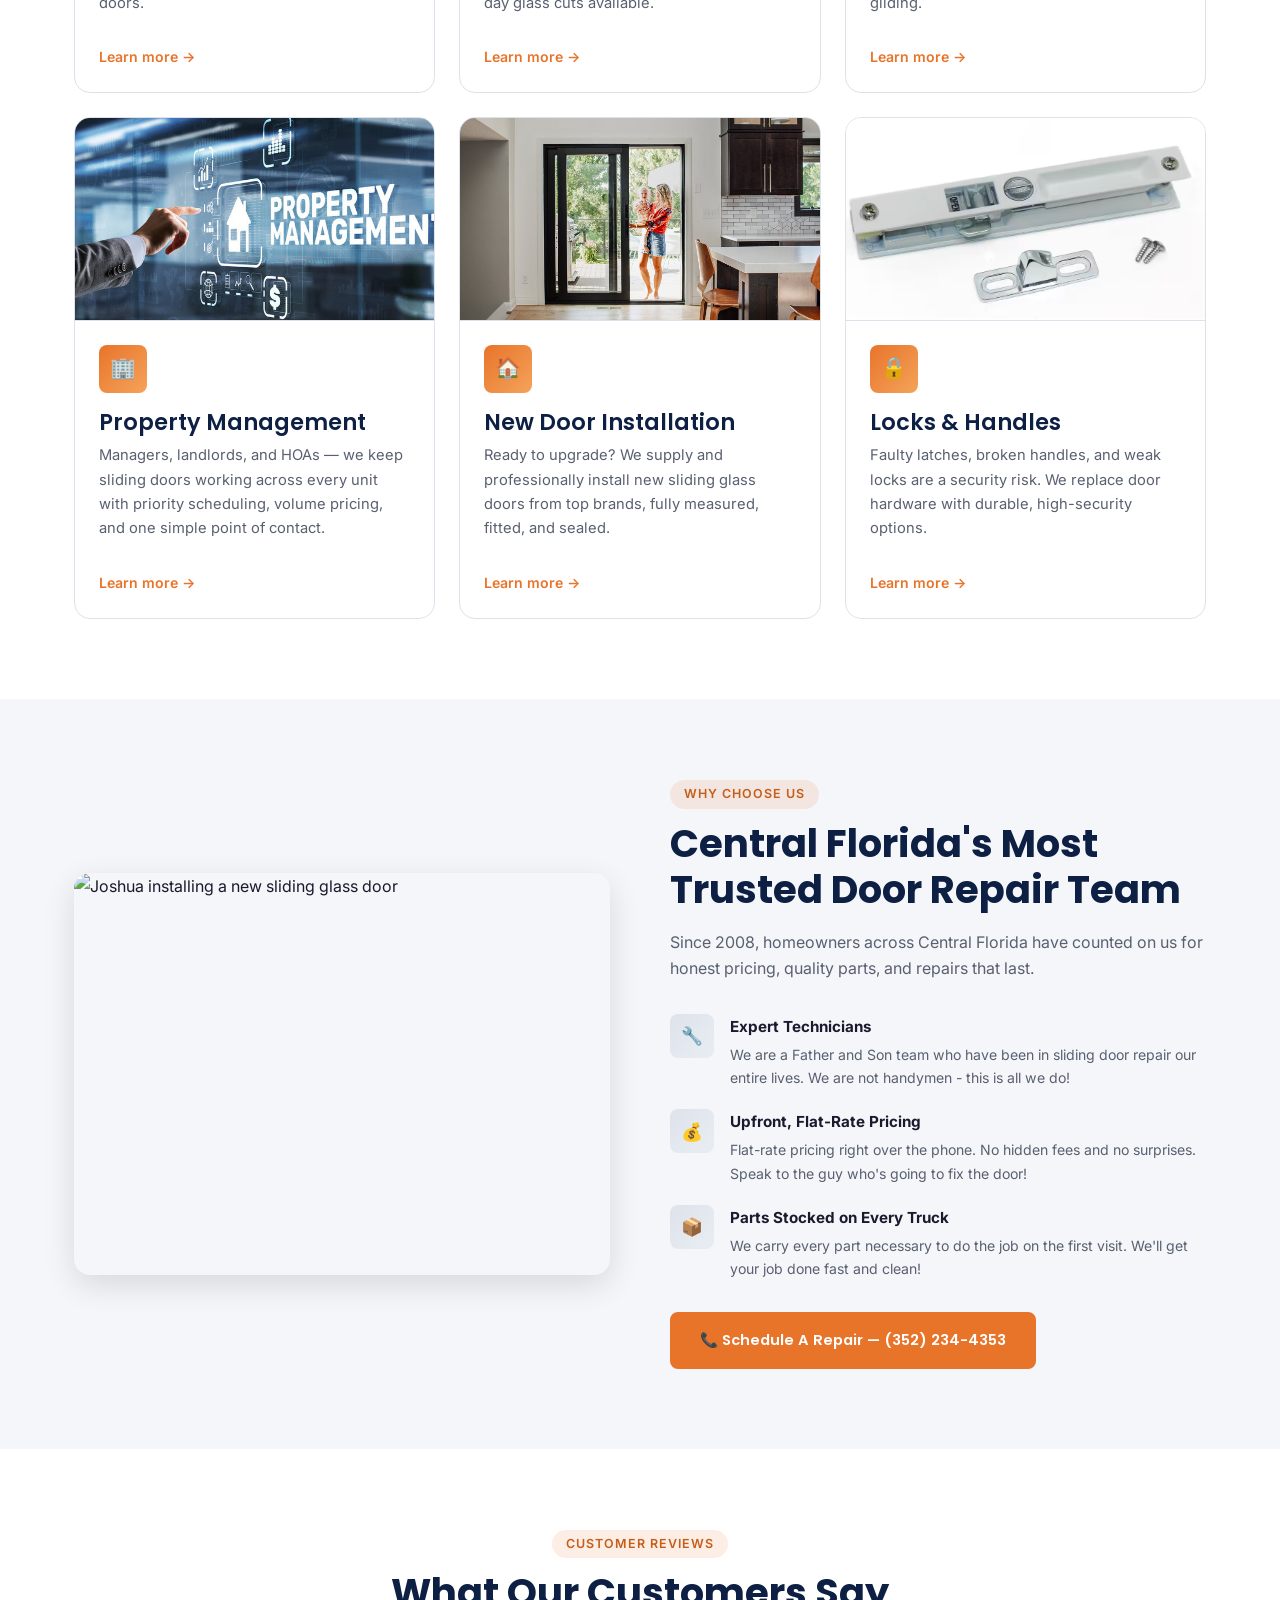
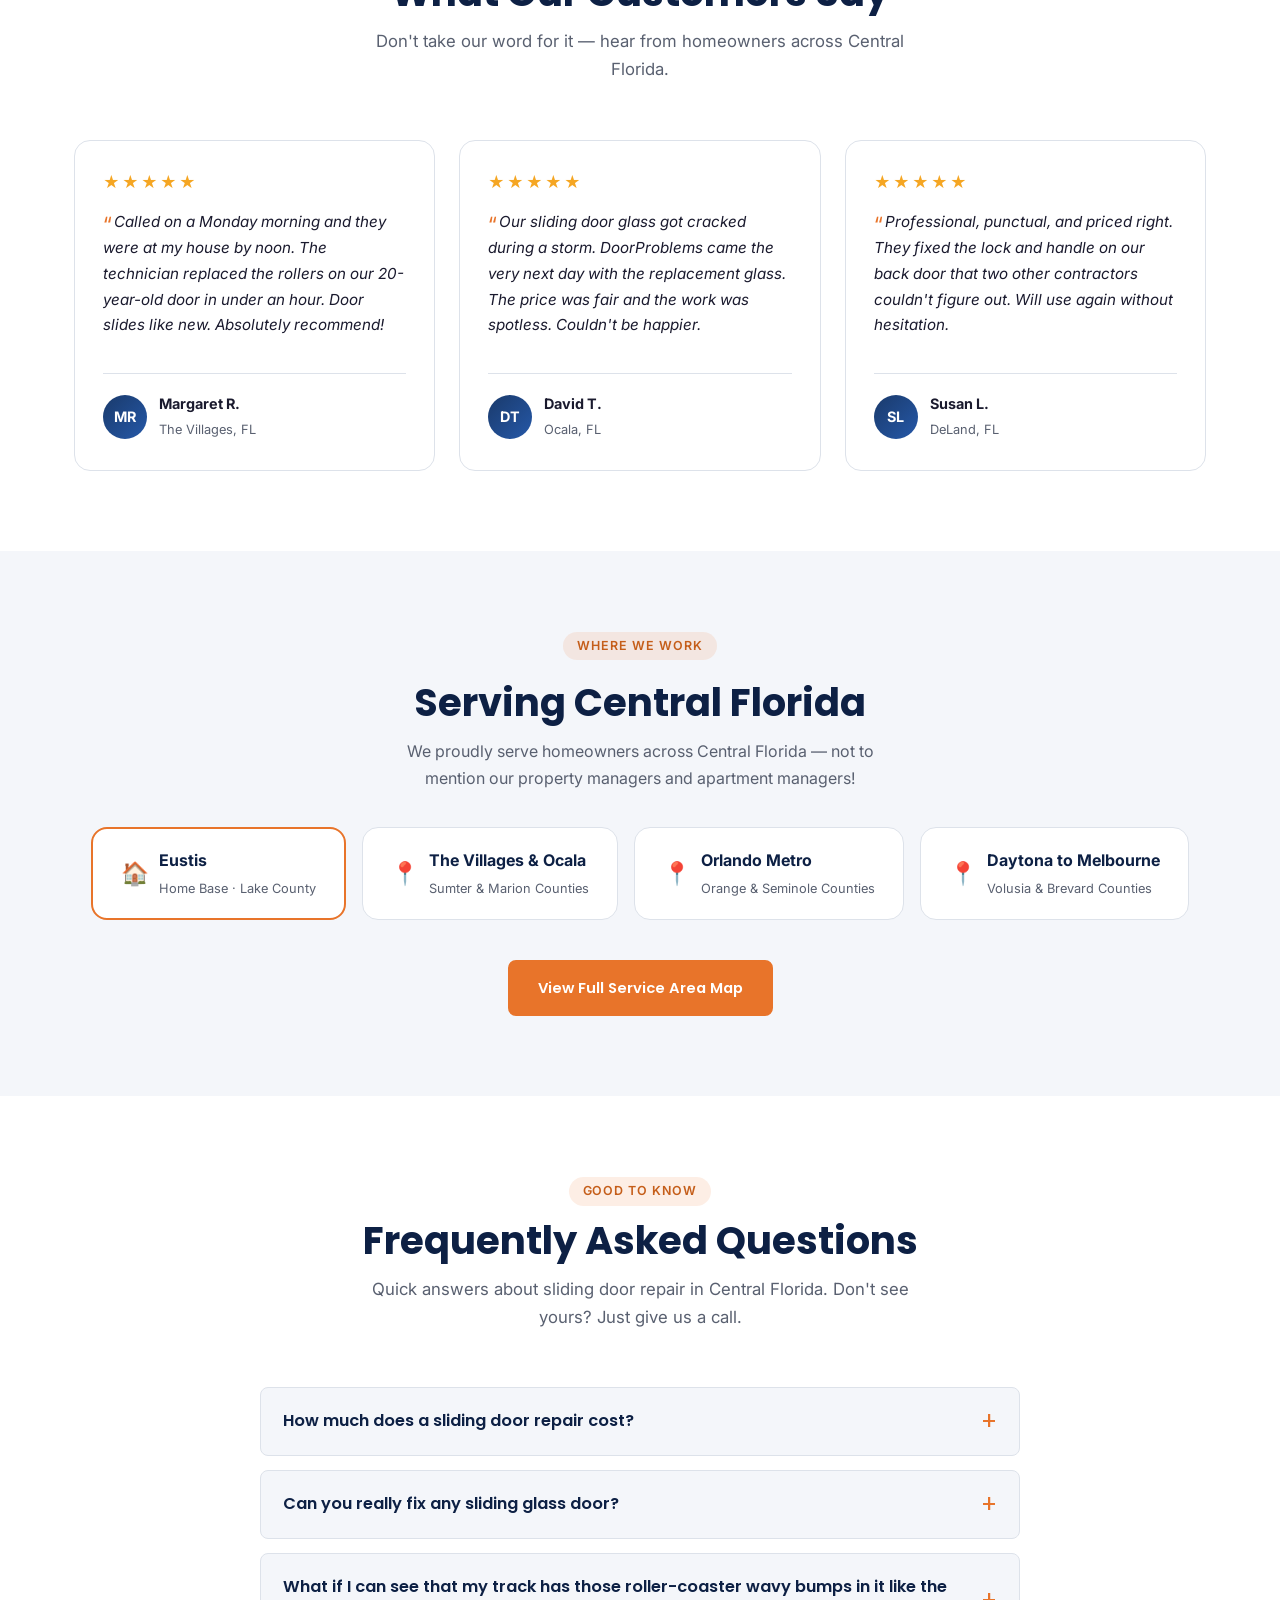
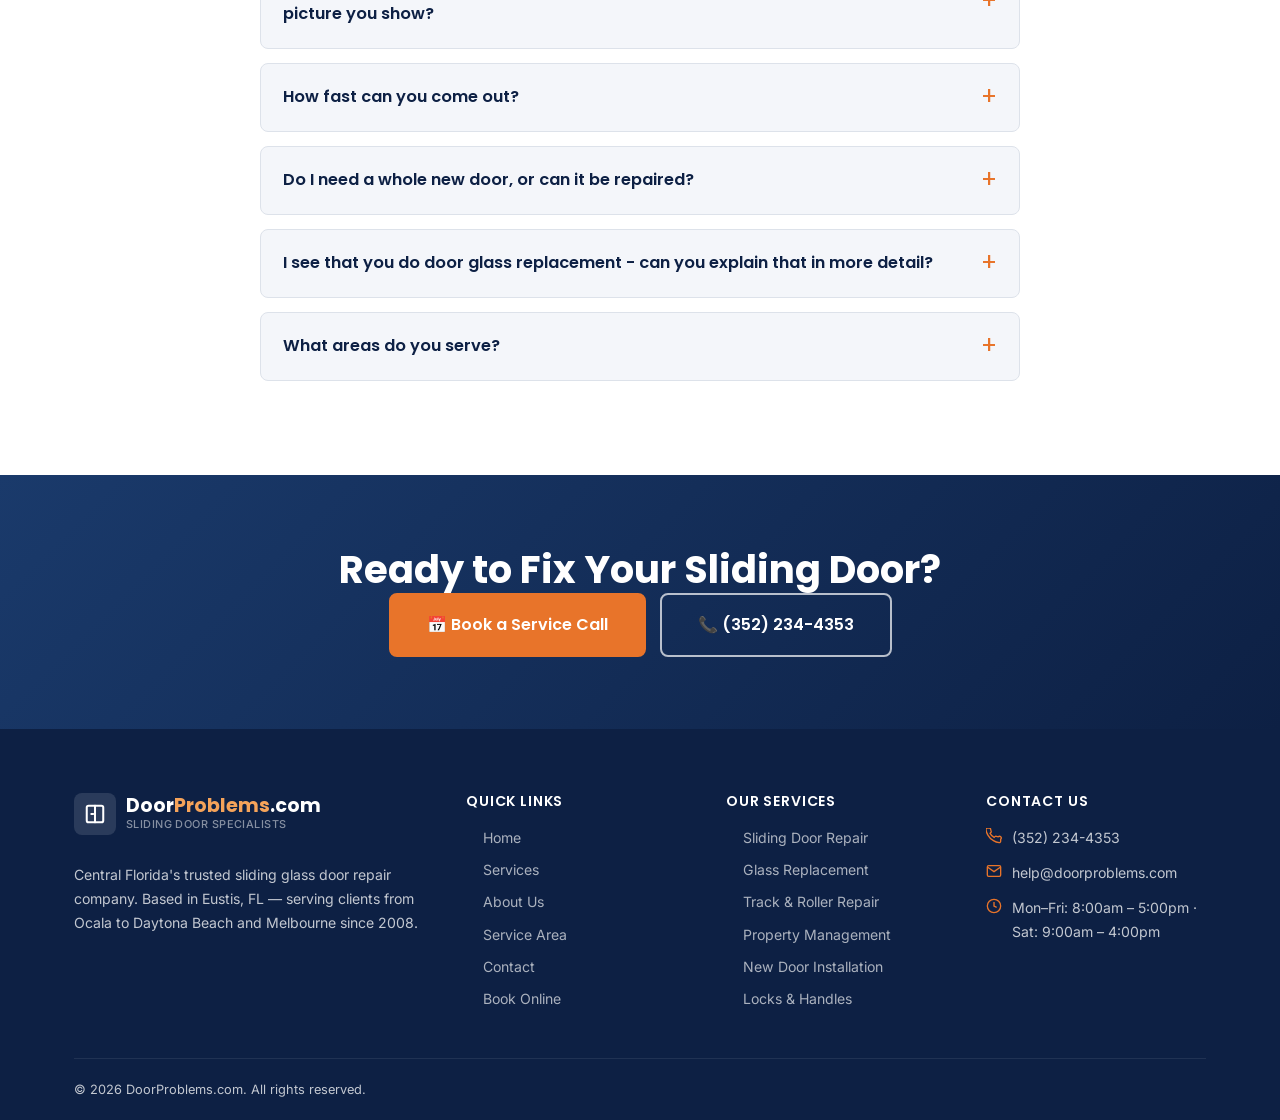
==== commit 075fbe1b: "Pre-launch cleanup: remove testimonials, fix year, strip license, add Sat hours - Delete testimonial" ====
--- a/index.html
+++ b/index.html
@@ -593,13 +593,13 @@
           </div>
           <div class="footer-contact-item">
             <svg width="16" height="16" viewBox="0 0 24 24" fill="none" stroke="currentColor" stroke-width="2"><circle cx="12" cy="12" r="10"/><polyline points="12 6 12 12 16 14"/></svg>
-            <div><span>Mon–Fri: 8:00am – 5:00pm</span></div>
+            <div><span>Mon–Fri: 8:00am – 5:00pm · Sat: 9:00am – 4:00pm</span></div>
           </div>
         </div>
       </div>
 
       <div class="footer-bottom">
-        <span>© 2024 DoorProblems.com. All rights reserved.</span>
+        <span>© 2026 DoorProblems.com. All rights reserved.</span>
       </div>
     </div>
   </footer>
